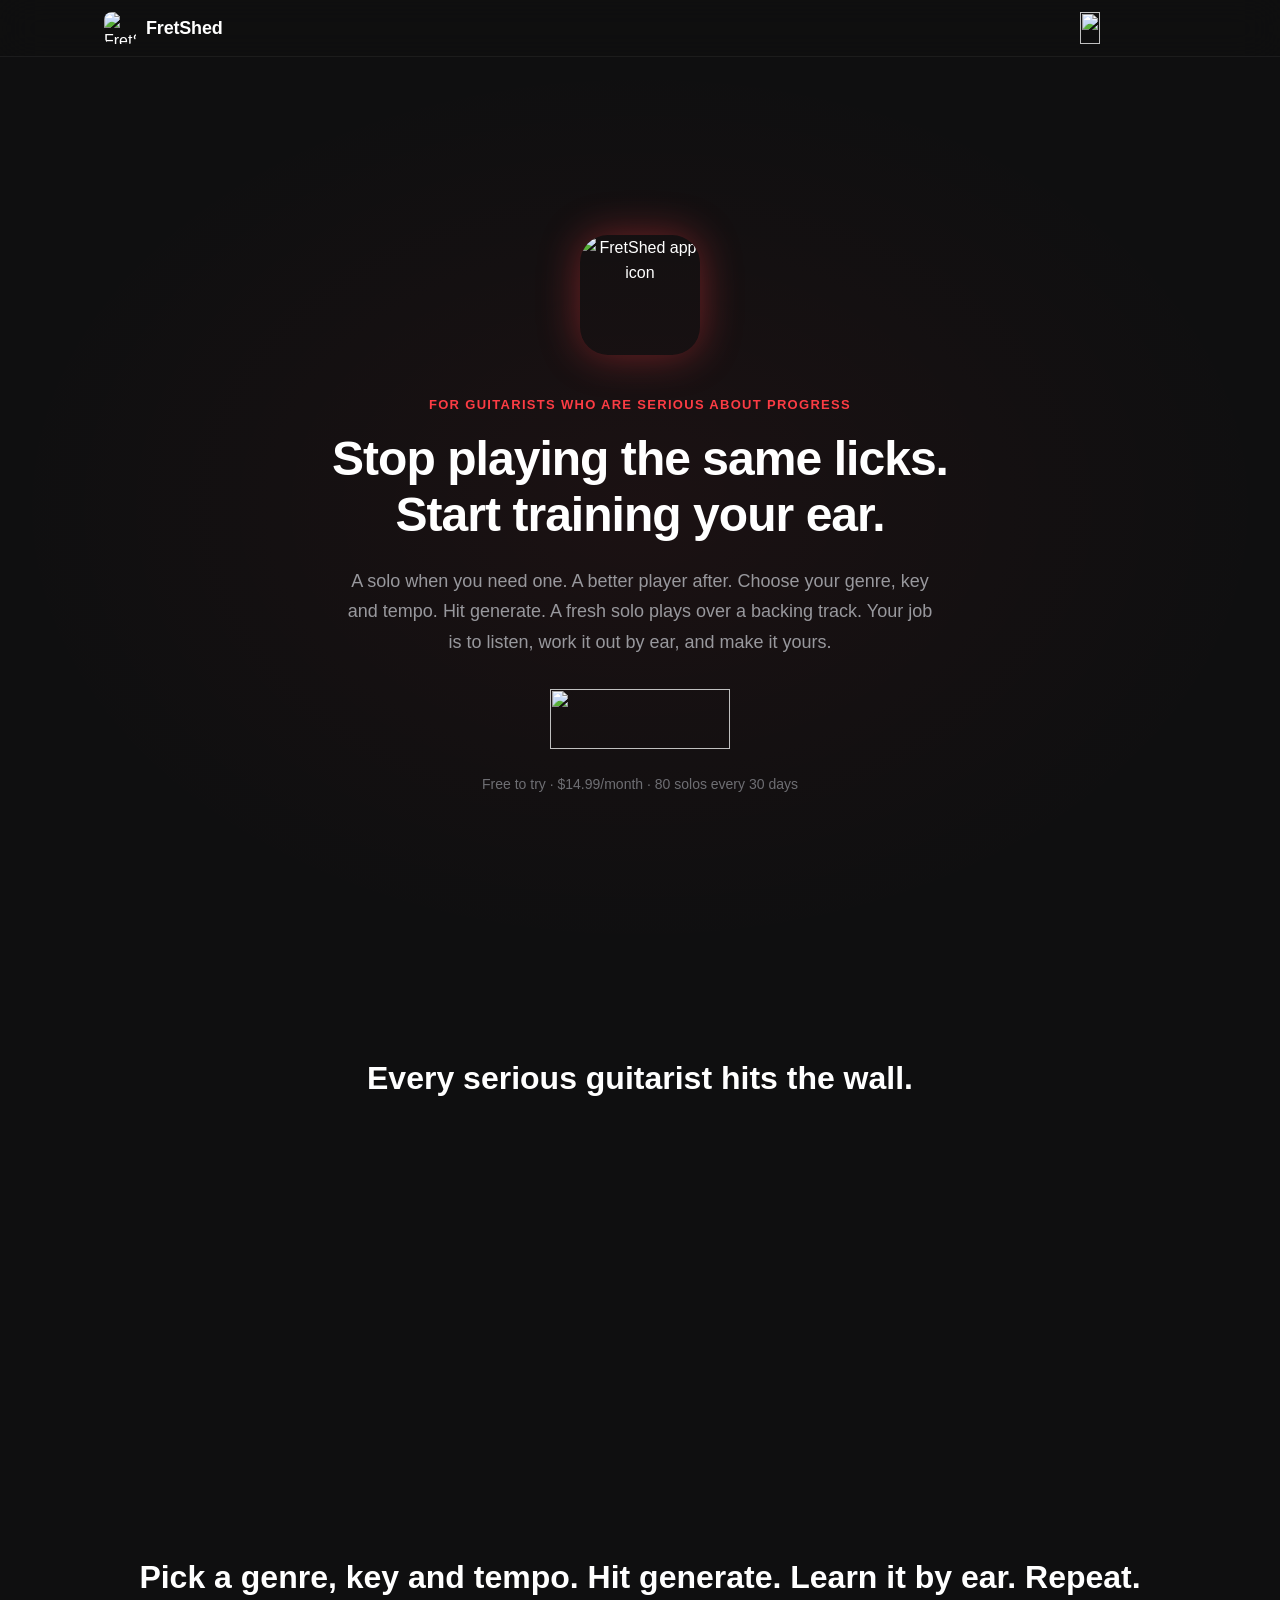
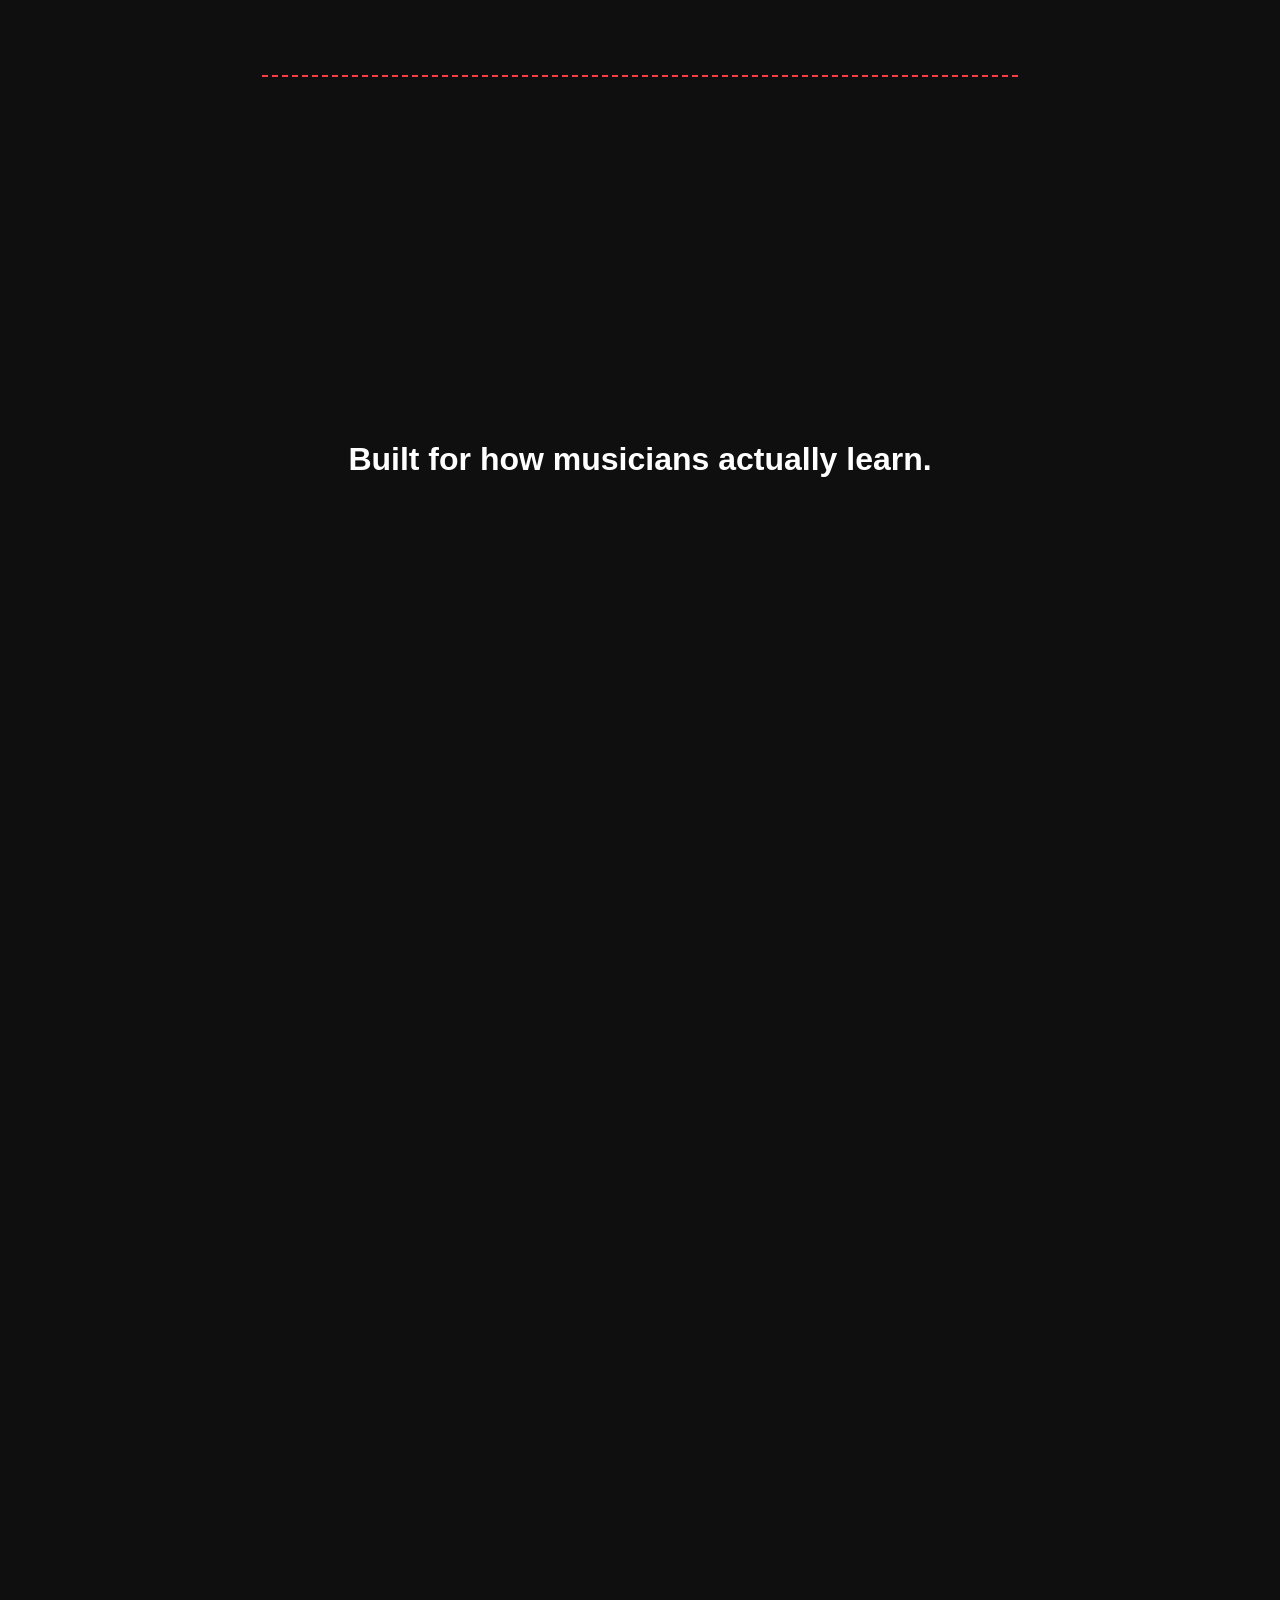
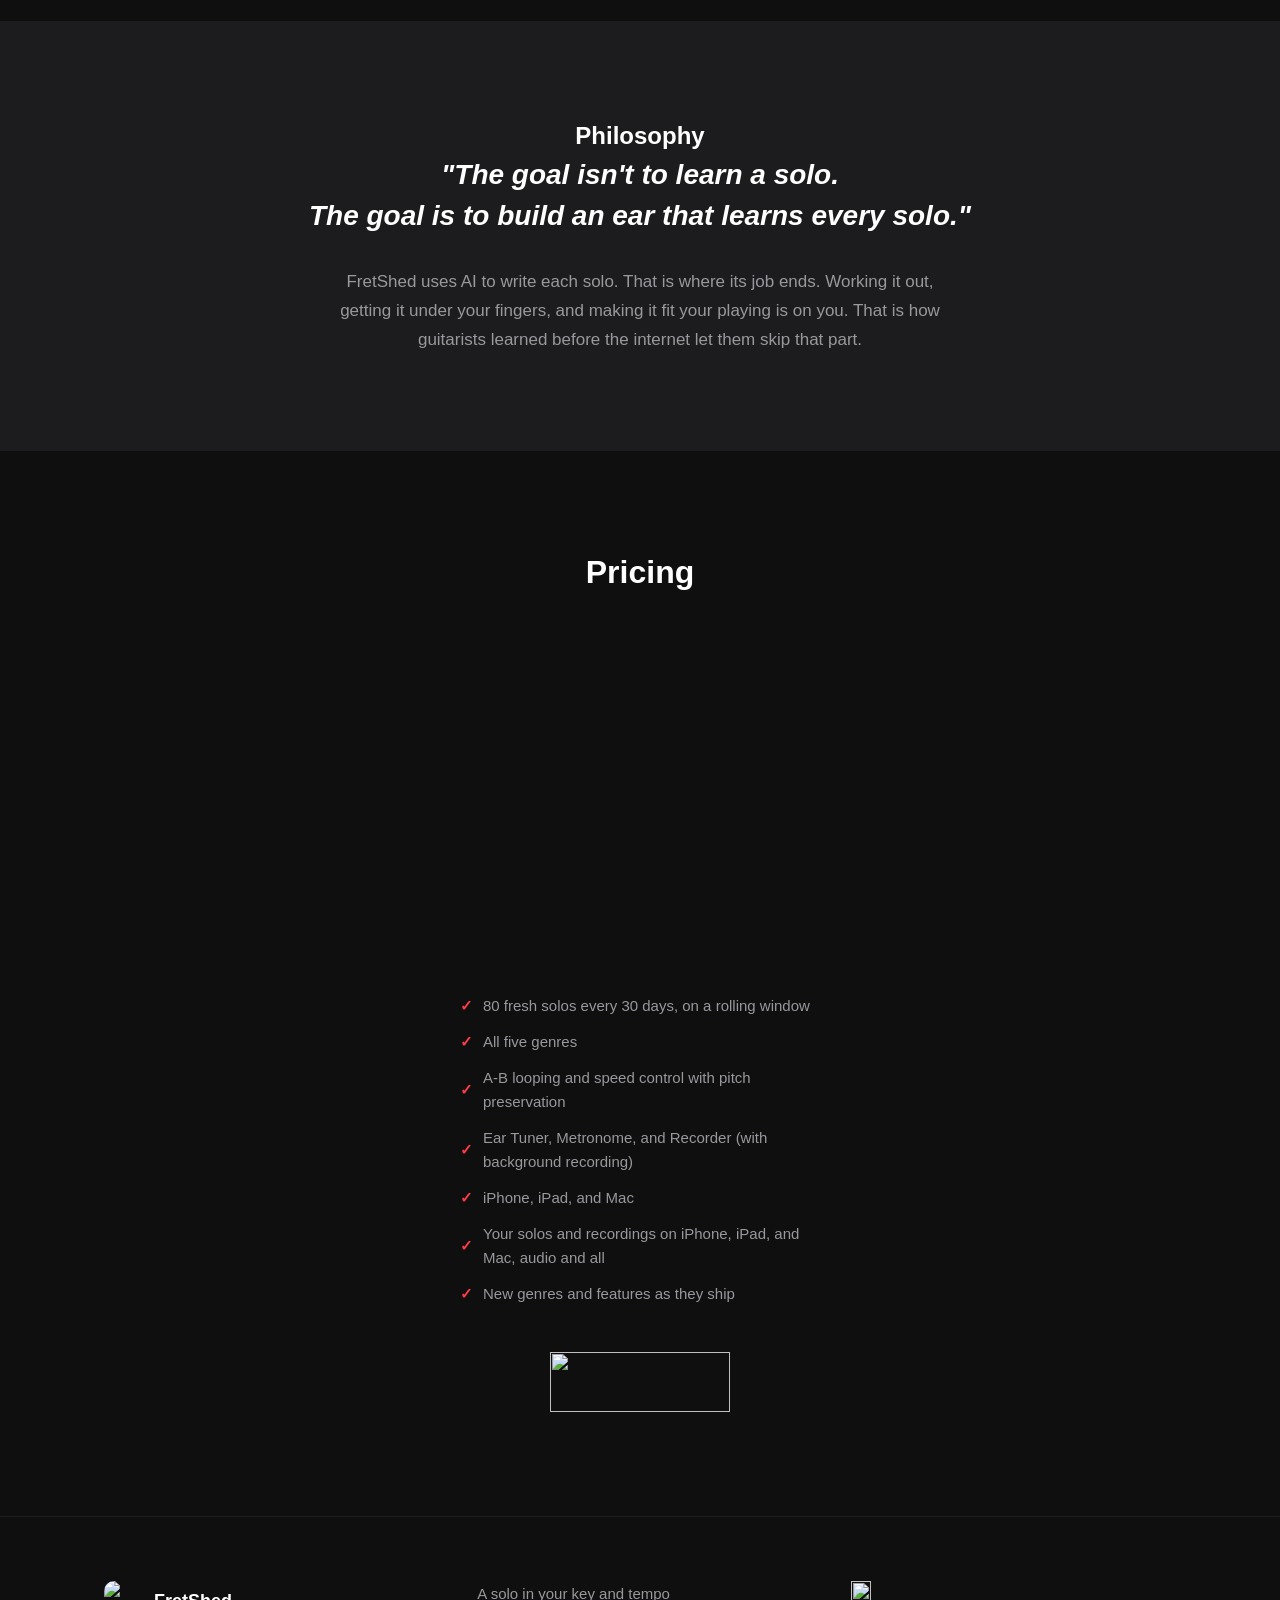
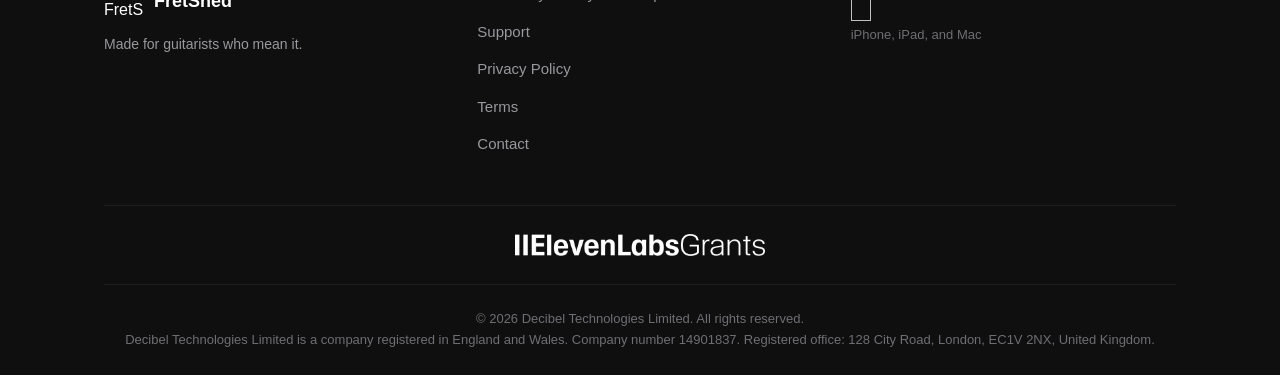
==== index.html @ 2ffa0531 "Add a page answering whether an app writes a guitar solo in your key and tempo First content page fr" ====
<!DOCTYPE html>
<html lang="en">
<head>
  <meta charset="UTF-8">
  <meta name="viewport" content="width=device-width, initial-scale=1.0">
  <title>FretShed – Guitar solos you work out by ear</title>
  <meta name="description" content="A solo when you need one. A better player after. Pick a genre, key and tempo, get a fresh guitar solo over a backing track, and work it out by ear. No tabs.">
  <link rel="canonical" href="https://fretshed.dcbl.app/">

  <!-- Open Graph -->
  <meta property="og:type" content="website">
  <meta property="og:site_name" content="FretShed">
  <meta property="og:url" content="https://fretshed.dcbl.app/">
  <meta property="og:title" content="FretShed – Guitar solos you work out by ear">
  <meta property="og:description" content="A solo when you need one. A better player after. Pick a genre, key and tempo, get a fresh guitar solo over a backing track, and work it out by ear. No tabs.">
  <meta property="og:image" content="https://fretshed.dcbl.app/assets/icon.png">

  <!-- Twitter Card -->
  <meta name="twitter:card" content="summary">
  <meta name="twitter:title" content="FretShed – Guitar solos you work out by ear">
  <meta name="twitter:description" content="A solo when you need one. A better player after. Pick a genre, key and tempo, get a fresh guitar solo over a backing track, and work it out by ear. No tabs.">
  <meta name="twitter:image" content="https://fretshed.dcbl.app/assets/icon.png">

  <!-- Structured Data -->
  <script type="application/ld+json">
  {
    "@context": "https://schema.org",
    "@type": "SoftwareApplication",
    "name": "FretShed",
    "applicationCategory": "MusicApplication",
    "operatingSystem": "iOS, macOS",
    "description": "A solo when you need one. A better player after. Pick a genre, key and tempo, get a fresh guitar solo over a backing track, and work it out by ear. No tabs.",
    "url": "https://fretshed.dcbl.app/",
    "downloadUrl": "https://apps.apple.com/us/app/fretshed/id6759403787",
    "screenshot": "https://fretshed.dcbl.app/assets/icon.png",
    "offers": [
      {
        "@type": "Offer",
        "name": "FretShed Pro Monthly",
        "price": "14.99",
        "priceCurrency": "USD",
        "description": "80 fresh solos every 30 days, all five genres, A-B looping, speed control with pitch preservation, Ear Tuner, Metronome, Recorder"
      },
      {
        "@type": "Offer",
        "name": "FretShed Pro Yearly",
        "price": "149.99",
        "priceCurrency": "USD",
        "description": "80 fresh solos every 30 days, all five genres, A-B looping, speed control with pitch preservation, Ear Tuner, Metronome, Recorder, billed annually"
      }
    ],
    "author": {
      "@type": "Organization",
      "name": "Decibel Technologies Limited",
      "email": "support@dcbl.app",
      "address": {
        "@type": "PostalAddress",
        "streetAddress": "128 City Road",
        "addressLocality": "London",
        "postalCode": "EC1V 2NX",
        "addressCountry": "GB"
      }
    },
    "featureList": [
      "Fresh guitar solos in five genres, in the key and tempo you choose",
      "A-B looping for focused practice",
      "Speed control with pitch preservation",
      "Ear Tuner with multiple tunings",
      "Metronome with adjustable tempo and time signature",
      "Recorder that keeps running in the background",
      "Lock Screen and Control Centre playback",
      "No tabs. Ear training by design",
      "iPhone, iPad, and Mac support",
      "Your solos, recordings, stars, and loop points on iPhone, iPad, and Mac"
    ]
  }
  </script>

  <link rel="icon" href="assets/icon.png" type="image/png">
  <link rel="stylesheet" href="assets/styles.css">
</head>
<body>

  <!-- Nav -->
  <nav class="site-nav" aria-label="Main navigation">
    <div class="container">
      <a href="./" class="nav-brand">
        <img src="assets/icon.png" alt="FretShed app icon" width="32" height="32">
        <span>FretShed</span>
      </a>
      <a href="https://apps.apple.com/us/app/fretshed/id6759403787" class="nav-badge" aria-label="Download FretShed on the App Store" rel="noopener noreferrer" target="_blank">
        <img src="assets/Download_on_App_Store/White_lockup/SVG/Download_on_the_App_Store_Badge_US-UK_RGB_wht_092917.svg" alt="" width="120" height="40">
      </a>
    </div>
  </nav>

  <main>

    <!-- Hero -->
    <section class="hero" aria-labelledby="hero-heading">
      <div class="hero-inner">
        <img src="assets/icon.png" alt="FretShed app icon" class="hero-icon" width="120" height="120">
        <p class="hero-eyebrow">For guitarists who are serious about progress</p>
        <h1 id="hero-heading">Stop playing the same licks.<br>Start training your ear.</h1>
        <p class="hero-sub">A solo when you need one. A better player after. Choose your genre, key and tempo. Hit generate. A fresh solo plays over a backing track. Your job is to listen, work it out by ear, and make it yours.</p>
        <a href="https://apps.apple.com/us/app/fretshed/id6759403787" class="hero-app-store-badge" aria-label="Download FretShed on the App Store" rel="noopener noreferrer" target="_blank">
          <img src="assets/Download_on_App_Store/White_lockup/SVG/Download_on_the_App_Store_Badge_US-UK_RGB_wht_092917.svg" alt="" width="180" height="60">
        </a>
        <p class="hero-pricing-note">Free to try · $14.99/month · 80 solos every 30 days</p>
      </div>
    </section>

    <!-- Problem -->
    <section class="problem" aria-labelledby="problem-heading">
      <div class="container">
        <h2 id="problem-heading" class="section-heading">Every serious guitarist hits the wall.</h2>
        <div class="problem-grid">
          <div class="problem-card fade-in">
            <h3>You keep playing what you know</h3>
            <p>The licks that got you here won't take you further. Your fingers default to the same patterns because you've never had to hear anything different.</p>
          </div>
          <div class="problem-card fade-in">
            <h3>Tabs keep you reading, not listening</h3>
            <p>Tab-based learning trains your eyes, not your ears. Real musical vocabulary lives in your ear. That's where it has to start.</p>
          </div>
          <div class="problem-card fade-in">
            <h3>The gig is Friday</h3>
            <p>The song needs a solo. You don't have one yet. Set the genre, key and tempo, and you have a solo to work from tonight.</p>
          </div>
        </div>
      </div>
    </section>

    <!-- How It Works -->
    <section class="how-it-works" aria-labelledby="how-heading">
      <div class="container">
        <h2 id="how-heading" class="section-heading">Pick a genre, key and tempo. Hit generate. Learn it by ear. Repeat.</h2>
        <div class="steps">
          <div class="step fade-in">
            <div class="step-number" aria-hidden="true">1</div>
            <div class="step-text">
              <h3>Choose your genre, key and tempo</h3>
              <p>Rock, blues, jazz, metal, or funk. Any major or minor key, from 60 to 120 bpm.</p>
            </div>
          </div>
          <div class="step fade-in">
            <div class="step-number" aria-hidden="true">2</div>
            <div class="step-text">
              <h3>Generate a fresh solo</h3>
              <p>A fresh solo plays over a backing track. You will not hear the same thing twice.</p>
            </div>
          </div>
          <div class="step fade-in">
            <div class="step-number" aria-hidden="true">3</div>
            <div class="step-text">
              <h3>Isolate the hard parts</h3>
              <p>Loop the phrase that's giving you trouble. Slow it down without changing the pitch.</p>
            </div>
          </div>
          <div class="step fade-in">
            <div class="step-number" aria-hidden="true">4</div>
            <div class="step-text">
              <h3>Internalize it by ear</h3>
              <p>No tabs, no shortcuts. Your ear and your hands do the work.</p>
            </div>
          </div>
        </div>
      </div>
    </section>

    <!-- Features -->
    <section class="features" aria-labelledby="features-heading">
      <div class="container">
        <h2 id="features-heading" class="section-heading">Built for how musicians actually learn.</h2>
        <div class="features-grid">
          <div class="feature-card fade-in">
            <img src="assets/symbols/web/guitars.svg" alt="" aria-hidden="true" class="card-icon" width="28" height="28">
            <h3>Five genres. Every solo fresh.</h3>
            <p>Rock, blues, jazz, metal, and funk, in the key and tempo you pick. You will not hear the same thing twice. Your ear needs unfamiliar material to grow.</p>
          </div>
          <div class="feature-card fade-in">
            <img src="assets/symbols/web/repeat.svg" alt="" aria-hidden="true" class="card-icon" width="28" height="28">
            <h3>A-B looping</h3>
            <p>Lock onto a phrase that's giving you trouble and loop it until you own it.</p>
          </div>
          <div class="feature-card fade-in">
            <img src="assets/symbols/web/gauge.svg" alt="" aria-hidden="true" class="card-icon" width="28" height="28">
            <h3>Speed control</h3>
            <p>Drop the speed to as low as 50% and the pitch stays where it is. Work a phrase slowly until your hands know it, then push it up to tempo.</p>
          </div>
          <div class="feature-card fade-in">
            <img src="assets/symbols/web/tuningfork.svg" alt="" aria-hidden="true" class="card-icon" width="28" height="28">
            <h3>Ear Tuner</h3>
            <p>Tune by listening, not by watching a needle. Standard, E♭ standard, drop D, drop D♭, and DADGAD. The visual crutch is gone on purpose.</p>
          </div>
          <div class="feature-card fade-in">
            <img src="assets/symbols/web/metronome.svg" alt="" aria-hidden="true" class="card-icon" width="28" height="28">
            <h3>Metronome</h3>
            <p>Adjustable tempo and time signature. The basics, done well.</p>
          </div>
          <div class="feature-card fade-in">
            <img src="assets/symbols/web/mic.svg" alt="" aria-hidden="true" class="card-icon" width="28" height="28">
            <h3>Recorder that doesn't quit</h3>
            <p>Capture what you played. Switch tabs, lock the screen, take a call. The recording keeps going. Stop it from the Lock Screen when you're done.</p>
          </div>
          <div class="feature-card fade-in">
            <img src="assets/symbols/web/eye.slash.svg" alt="" aria-hidden="true" class="card-icon" width="28" height="28">
            <h3>No tabs. Ever.</h3>
            <p>If you can see it, you're reading it, not hearing it. Work it out by ear and it stays in your hands.</p>
          </div>
          <div class="feature-card fade-in">
            <img src="assets/symbols/web/square.and.arrow.down.svg" alt="" aria-hidden="true" class="card-icon" width="28" height="28">
            <h3>iPhone, iPad, and Mac</h3>
            <p>Practice on your phone, your tablet, or your Mac. One subscription covers all three.</p>
          </div>
          <div class="feature-card fade-in">
            <img src="assets/symbols/web/cloud.svg" alt="" aria-hidden="true" class="card-icon" width="28" height="28">
            <h3>Your library follows you</h3>
            <p>Every solo you generate and every take you record is on your iPhone, iPad, and Mac. Audio and all. Start it on your Mac, work it on your phone. Stars, names, and loop points come with it.</p>
          </div>
          <div class="feature-card fade-in">
            <img src="assets/symbols/web/infinity.svg" alt="" aria-hidden="true" class="card-icon" width="28" height="28">
            <h3>80 fresh solos every 30 days</h3>
            <p>A rolling window, not a hard reset. Each generation ages out 30 days after you made it.</p>
          </div>
        </div>
      </div>
    </section>

    <!-- Philosophy -->
    <section class="philosophy" aria-labelledby="philosophy-heading">
      <div class="container">
        <div class="philosophy-inner">
          <h2 id="philosophy-heading" class="sr-only">Philosophy</h2>
          <blockquote>
            "The goal isn't to learn a solo.<br>
            The goal is to build an ear that learns every solo."
          </blockquote>
          <p class="body-text">FretShed uses AI to write each solo. That is where its job ends. Working it out, getting it under your fingers, and making it fit your playing is on you. That is how guitarists learned before the internet let them skip that part.</p>
        </div>
      </div>
    </section>

    <!-- Pricing -->
    <section class="pricing" aria-labelledby="pricing-heading">
      <div class="container">
        <h2 id="pricing-heading" class="section-heading">Pricing</h2>
        <div class="pricing-tiers">
          <div class="pricing-card fade-in">
            <p class="pricing-name">Monthly</p>
            <p class="pricing-amount">$14.99</p>
            <p class="pricing-period">per month</p>
            <p class="pricing-billing">Billed monthly</p>
          </div>
          <div class="pricing-card pricing-card--highlighted fade-in">
            <span class="pricing-save-badge">Save 17%</span>
            <p class="pricing-name">Yearly</p>
            <p class="pricing-amount">$12.50</p>
            <p class="pricing-period">per month</p>
            <p class="pricing-billing">Billed $149.99 / year</p>
          </div>
        </div>
        <ul class="pricing-checklist pricing-checklist--shared">
          <li>80 fresh solos every 30 days, on a rolling window</li>
          <li>All five genres</li>
          <li>A-B looping and speed control with pitch preservation</li>
          <li>Ear Tuner, Metronome, and Recorder (with background recording)</li>
          <li>iPhone, iPad, and Mac</li>
          <li>Your solos and recordings on iPhone, iPad, and Mac, audio and all</li>
          <li>New genres and features as they ship</li>
        </ul>
        <div class="pricing-cta">
          <a href="https://apps.apple.com/us/app/fretshed/id6759403787" class="pricing-app-store-badge" aria-label="Download FretShed on the App Store" rel="noopener noreferrer" target="_blank">
            <img src="assets/Download_on_App_Store/White_lockup/SVG/Download_on_the_App_Store_Badge_US-UK_RGB_wht_092917.svg" alt="" width="180" height="60">
          </a>
        </div>
      </div>
    </section>

  </main>

  <!-- Footer -->
  <footer class="site-footer">
    <div class="container">
      <div class="footer-grid">
        <div>
          <div class="footer-brand">
            <img src="assets/icon.png" alt="FretShed app icon" width="40" height="40">
            <span>FretShed</span>
          </div>
          <p class="footer-tagline">Made for guitarists who mean it.</p>
        </div>
        <div>
          <ul class="footer-links">
            <li><a href="guitar-solo-in-your-key-and-tempo.html">A solo in your key and tempo</a></li>
            <li><a href="support.html">Support</a></li>
            <li><a href="privacy.html">Privacy Policy</a></li>
            <li><a href="terms.html">Terms</a></li>
            <li><a href="mailto:support@dcbl.app">Contact</a></li>
          </ul>
        </div>
        <div class="footer-download">
          <a href="https://apps.apple.com/us/app/fretshed/id6759403787" aria-label="Download FretShed on the App Store" rel="noopener noreferrer" target="_blank">
            <img src="assets/Download_on_App_Store/White_lockup/SVG/Download_on_the_App_Store_Badge_US-UK_RGB_wht_092917.svg" alt="" width="120" height="40">
          </a>
          <p class="platform-note">iPhone, iPad, and Mac</p>
        </div>
      </div>
      <div class="footer-partner">
        <a href="https://elevenlabs.io/startup-grants" aria-label="Supported by ElevenLabs Grants" rel="noopener noreferrer" target="_blank">
          <img src="assets/elevenlabs-grants.webp" alt="" width="250" height="22">
        </a>
      </div>
      <div class="footer-bottom">
        <p>&copy; 2026 Decibel Technologies Limited. All rights reserved.</p>
        <p>Decibel Technologies Limited is a company registered in England and Wales. Company number 14901837. Registered office: 128 City Road, London, EC1V 2NX, United Kingdom.</p>
      </div>
    </div>
  </footer>

  <script src="assets/app.js"></script>
</body>
</html>
---- assets/styles.css ----
/* ============================================
   FretShed – Landing Page Styles
   ============================================ */

/* --- Custom Properties --- */
:root {
  --color-bg-primary: #0F0F10;
  --color-bg-elevated: #1C1C1E;
  --color-bg-secondary: #2C2C2E;
  --color-text-primary: #FFFFFF;
  --color-text-secondary: #98989D;
  --color-text-tertiary: #6E6E73;
  --color-accent-primary: #FC3C44;
  --color-accent-secondary: #FA586A;
  --color-accent-pressed: #D60017;
  --color-accent-light: #FF758F;
  --gradient-primary: linear-gradient(135deg, #FC3C44 0%, #FA586A 50%, #FF758F 100%);
  --radius-sm: 8px;
  --radius-card: 20px;
  --radius-pill: 999px;
  --shadow-card: 0 5px 10px rgba(0, 0, 0, 0.2);
  --shadow-accent: 0 6px 12px rgba(252, 60, 68, 0.3);
  --font-stack: -apple-system, BlinkMacSystemFont, "SF Pro Display", "SF Pro Text", sans-serif;
}

/* --- Reset & Base --- */
*,
*::before,
*::after {
  margin: 0;
  padding: 0;
  box-sizing: border-box;
}

html {
  scroll-behavior: smooth;
}

body {
  font-family: var(--font-stack);
  font-weight: 400;
  background: var(--color-bg-primary);
  color: var(--color-text-primary);
  line-height: 1.6;
  -webkit-font-smoothing: antialiased;
  -moz-osx-font-smoothing: grayscale;
}

img {
  display: block;
  max-width: 100%;
}

a {
  color: inherit;
  text-decoration: none;
}

/* --- Focus Styles --- */
a:focus-visible,
button:focus-visible {
  outline: 2px solid var(--color-accent-primary);
  outline-offset: 2px;
}

/* --- Utility --- */
.container {
  width: 100%;
  max-width: 1120px;
  margin: 0 auto;
  padding: 0 24px;
}

.section-heading {
  font-size: 2rem;
  font-weight: 700;
  text-align: center;
  margin-bottom: 48px;
}

/* --- Nav --- */
.site-nav {
  position: sticky;
  top: 0;
  z-index: 100;
  backdrop-filter: blur(20px);
  -webkit-backdrop-filter: blur(20px);
  background: rgba(15, 15, 16, 0.8);
  border-bottom: 1px solid rgba(255, 255, 255, 0.06);
}

.site-nav .container {
  display: flex;
  align-items: center;
  justify-content: space-between;
  height: 56px;
}

.nav-brand {
  display: flex;
  align-items: center;
  gap: 10px;
}

.nav-brand img {
  width: 32px;
  height: 32px;
  border-radius: 8px;
}

.nav-brand span {
  font-size: 1.125rem;
  font-weight: 700;
  letter-spacing: -0.01em;
}

.nav-badge img {
  height: 32px;
  width: auto;
}

/* --- Hero --- */
.hero {
  min-height: 100vh;
  display: flex;
  align-items: center;
  justify-content: center;
  text-align: center;
  padding: 96px 24px 80px;
  background: radial-gradient(ellipse at center, rgba(252, 60, 68, 0.05) 0%, transparent 70%);
}

.hero-inner {
  max-width: 700px;
}

.hero-icon {
  width: 120px;
  height: 120px;
  border-radius: 28px;
  box-shadow: 0 0 40px rgba(252, 60, 68, 0.4);
  margin: 0 auto 40px;
}

.hero-eyebrow {
  font-size: 0.8125rem;
  font-weight: 600;
  text-transform: uppercase;
  letter-spacing: 0.1em;
  color: var(--color-accent-primary);
  margin-bottom: 16px;
}

.hero h1 {
  font-size: 3rem;
  font-weight: 700;
  line-height: 1.15;
  letter-spacing: -0.02em;
  margin-bottom: 24px;
}

.hero-sub {
  max-width: 600px;
  margin: 0 auto 32px;
  font-size: 1.125rem;
  line-height: 1.7;
  color: var(--color-text-secondary);
}

.hero-app-store-badge {
  display: inline-block;
}

.hero-pricing-note {
  margin-top: 16px;
  font-size: 0.875rem;
  color: var(--color-text-tertiary);
}

/* --- Problem --- */
.problem {
  padding: 96px 0;
}

.problem-grid {
  display: grid;
  grid-template-columns: repeat(3, 1fr);
  gap: 24px;
}

.problem-card {
  background: var(--color-bg-elevated);
  border-radius: var(--radius-card);
  padding: 32px 24px;
  box-shadow: var(--shadow-card);
}

.problem-card h3 {
  font-size: 1.125rem;
  font-weight: 600;
  margin-bottom: 12px;
}

.problem-card p {
  font-size: 0.9375rem;
  color: var(--color-text-secondary);
  line-height: 1.65;
}

/* --- How It Works --- */
.how-it-works {
  padding: 96px 0;
}

.steps {
  display: flex;
  align-items: flex-start;
  gap: 0;
  position: relative;
  margin-top: 8px;
}

.step {
  flex: 1;
  text-align: center;
  padding: 0 16px;
  position: relative;
}

.step-number {
  width: 48px;
  height: 48px;
  border-radius: 50%;
  background: var(--gradient-primary);
  color: #fff;
  font-size: 1.25rem;
  font-weight: 700;
  display: inline-flex;
  align-items: center;
  justify-content: center;
  margin-bottom: 16px;
  position: relative;
  z-index: 2;
}

.step h3 {
  font-size: 1rem;
  font-weight: 600;
  margin-bottom: 8px;
}

.step p {
  font-size: 0.875rem;
  color: var(--color-text-secondary);
  line-height: 1.6;
}

/* Dashed connector line */
.steps::before {
  content: "";
  position: absolute;
  top: 24px;
  left: calc(12.5% + 24px);
  right: calc(12.5% + 24px);
  height: 2px;
  border-top: 2px dashed var(--color-accent-primary);
  z-index: 1;
}

/* --- Features --- */
.features {
  padding: 96px 0;
}

.features-grid {
  display: grid;
  grid-template-columns: repeat(2, 1fr);
  gap: 24px;
}

.feature-card {
  background: var(--color-bg-elevated);
  border-radius: var(--radius-card);
  padding: 24px;
  border-left: 3px solid var(--color-accent-primary);
  box-shadow: var(--shadow-card);
}

.feature-card .card-icon {
  width: 28px;
  height: 28px;
  margin-bottom: 12px;
  filter: invert(35%) sepia(85%) saturate(600%) hue-rotate(320deg) brightness(105%);
}

.feature-card h3 {
  font-size: 1rem;
  font-weight: 600;
  margin-bottom: 8px;
}

.feature-card p {
  font-size: 0.9375rem;
  color: var(--color-text-secondary);
  line-height: 1.6;
}

/* --- Philosophy --- */
.philosophy {
  padding: 96px 0;
  background: var(--color-bg-elevated);
  text-align: center;
}

.philosophy-inner {
  max-width: 700px;
  margin: 0 auto;
}

.philosophy blockquote {
  font-size: 1.75rem;
  font-weight: 600;
  font-style: italic;
  line-height: 1.45;
  margin-bottom: 32px;
  color: var(--color-text-primary);
}

.philosophy .body-text {
  font-size: 1.0625rem;
  color: var(--color-text-secondary);
  line-height: 1.7;
  max-width: 620px;
  margin: 0 auto;
}

/* --- Pricing --- */
.pricing {
  padding: 96px 0;
}

.pricing-tiers {
  display: flex;
  justify-content: center;
  gap: 24px;
  margin-bottom: 48px;
}

.pricing-card {
  flex: 1;
  max-width: 320px;
  background: var(--color-bg-elevated);
  border: 1px solid var(--color-bg-secondary);
  border-radius: var(--radius-card);
  padding: 40px 32px;
  text-align: center;
  box-shadow: var(--shadow-card);
  position: relative;
}

.pricing-card--highlighted {
  border-color: var(--color-accent-primary);
  box-shadow: var(--shadow-card), var(--shadow-accent);
}

.pricing-save-badge {
  display: inline-block;
  padding: 4px 14px;
  background: var(--gradient-primary);
  color: var(--color-text-primary);
  font-size: 0.75rem;
  font-weight: 700;
  border-radius: var(--radius-pill);
  margin-bottom: 12px;
}

.pricing-card .pricing-name {
  font-size: 1.375rem;
  font-weight: 700;
  margin-bottom: 16px;
}

.pricing-card .pricing-amount {
  font-size: 2.5rem;
  font-weight: 700;
  margin-bottom: 4px;
}

.pricing-card .pricing-period {
  font-size: 0.9375rem;
  color: var(--color-text-tertiary);
  margin-bottom: 8px;
}

.pricing-card .pricing-billing {
  font-size: 0.8125rem;
  color: var(--color-text-tertiary);
}

.pricing-checklist {
  list-style: none;
  text-align: left;
  margin-bottom: 32px;
}

.pricing-checklist--shared {
  max-width: 360px;
  margin: 0 auto 40px;
}

.pricing-checklist li {
  padding: 6px 0;
  font-size: 0.9375rem;
  color: var(--color-text-secondary);
  display: flex;
  align-items: center;
  gap: 10px;
}

.pricing-checklist li::before {
  content: "\2713";
  color: var(--color-accent-primary);
  font-weight: 700;
  flex-shrink: 0;
}

.pricing-cta {
  text-align: center;
}

.pricing-app-store-badge {
  display: inline-block;
}

.pricing-note {
  margin-top: 16px;
  font-size: 0.875rem;
  color: var(--color-text-tertiary);
}

/* --- Footer --- */
.site-footer {
  padding: 64px 0 0;
  border-top: 1px solid rgba(255, 255, 255, 0.06);
}

.footer-grid {
  display: grid;
  grid-template-columns: 1fr 1fr 1fr;
  gap: 48px;
  padding-bottom: 48px;
}

.footer-brand {
  display: flex;
  align-items: center;
  gap: 10px;
  margin-bottom: 12px;
}

.footer-brand img {
  width: 40px;
  height: 40px;
  border-radius: 10px;
}

.footer-brand span {
  font-size: 1.125rem;
  font-weight: 700;
}

.footer-tagline {
  font-size: 0.875rem;
  color: var(--color-text-secondary);
}

.footer-links {
  list-style: none;
  display: flex;
  flex-direction: column;
  gap: 12px;
}

.footer-links a {
  font-size: 0.9375rem;
  color: var(--color-text-secondary);
  transition: color 0.15s;
}

.footer-links a:hover {
  color: var(--color-text-primary);
}

.footer-download {
  display: flex;
  flex-direction: column;
  align-items: flex-start;
  gap: 4px;
}

.footer-download img {
  height: 40px;
  width: auto;
}

.footer-download .platform-note {
  font-size: 0.8125rem;
  color: var(--color-text-tertiary);
}

.footer-partner {
  border-top: 1px solid rgba(255, 255, 255, 0.06);
  padding: 28px 0;
  display: flex;
  justify-content: center;
}

.footer-partner img {
  width: 250px;
  height: auto;
}

.footer-bottom {
  border-top: 1px solid rgba(255, 255, 255, 0.06);
  padding: 24px 0;
  text-align: center;
  font-size: 0.8125rem;
  color: var(--color-text-tertiary);
}

/* --- Animations --- */
@media (prefers-reduced-motion: no-preference) {
  .fade-in {
    opacity: 0;
    transform: translateY(20px);
    transition: opacity 0.6s ease, transform 0.6s ease;
  }

  .fade-in.visible {
    opacity: 1;
    transform: translateY(0);
  }
}

@media (prefers-reduced-motion: reduce) {
  .fade-in {
    opacity: 1;
    transform: none;
  }
}

/* --- Nav Links --- */
.nav-links {
  display: flex;
  align-items: center;
  gap: 20px;
  margin-left: auto;
  margin-right: 24px;
}

.nav-links a {
  font-size: 0.8125rem;
  font-weight: 500;
  color: var(--color-text-tertiary);
  transition: color 0.15s;
}

.nav-links a:hover {
  color: var(--color-text-primary);
}

.nav-links a.active {
  color: var(--color-text-secondary);
}

/* --- Page Header (legal/support pages) --- */
.page-header {
  text-align: center;
  padding: 80px 24px 48px;
  background: radial-gradient(ellipse at center, rgba(252, 60, 68, 0.03) 0%, transparent 70%);
}

.page-header h1 {
  font-size: 2.25rem;
  font-weight: 700;
  letter-spacing: -0.02em;
  margin-bottom: 8px;
}

.page-header p {
  font-size: 0.9375rem;
  color: var(--color-text-secondary);
}

/* --- Legal Content --- */
.legal-content {
  max-width: 720px;
  margin: 0 auto;
  padding: 0 24px 80px;
  line-height: 1.7;
}

.legal-content h2[id] {
  scroll-margin-top: 80px;
}

.legal-content h2 {
  font-size: 1.125rem;
  font-weight: 600;
  color: var(--color-accent-primary);
  margin-top: 40px;
  margin-bottom: 10px;
  padding-bottom: 6px;
  border-bottom: 1px solid var(--color-bg-secondary);
}

.legal-content p {
  margin-bottom: 14px;
  font-size: 1rem;
  color: var(--color-text-primary);
}

.legal-content .text-secondary {
  color: var(--color-text-secondary);
}

.legal-content ul {
  margin: 10px 0 14px 20px;
}

.legal-content ul li {
  margin-bottom: 6px;
  color: var(--color-text-primary);
}

.legal-content ol {
  margin: 10px 0 14px 24px;
}

.legal-content ol li {
  margin-bottom: 10px;
  color: var(--color-text-primary);
}

.legal-content a {
  color: var(--color-accent-primary);
}

.legal-content a:hover {
  text-decoration: underline;
}

/* FAQ items (support page) */
.faq-item h3 {
  font-size: 1rem;
  font-weight: 600;
  color: var(--color-text-primary);
  margin-top: 24px;
  margin-bottom: 8px;
}

/* Contact box */
.contact-box {
  background: var(--color-bg-elevated);
  border-radius: 12px;
  padding: 24px;
  margin-top: 16px;
}

.contact-box p {
  margin-bottom: 8px;
}

/* Helpful links */
.helpful-links {
  margin-top: 12px;
}

.helpful-links p {
  margin-bottom: 4px;
}

/* --- Responsive --- */
@media (max-width: 768px) {
  .section-heading {
    font-size: 1.5rem;
    margin-bottom: 32px;
  }

  /* Nav */
  .nav-links {
    display: none;
  }

  .nav-badge img {
    height: 28px;
  }

  /* Page header */
  .page-header {
    padding: 64px 24px 32px;
  }

  .page-header h1 {
    font-size: 1.75rem;
  }

  /* Hero */
  .hero {
    min-height: auto;
    padding: 80px 24px 64px;
  }

  .hero-icon {
    width: 80px;
    height: 80px;
    border-radius: 20px;
    margin-bottom: 32px;
  }

  .hero h1 {
    font-size: 2rem;
  }

  .hero-sub {
    font-size: 1rem;
  }

  /* Problem */
  .problem {
    padding: 64px 0;
  }

  .problem-grid {
    grid-template-columns: 1fr;
  }

  /* How It Works */
  .how-it-works {
    padding: 64px 0;
  }

  .steps {
    flex-direction: column;
    gap: 32px;
  }

  .steps::before {
    display: none;
  }

  .step {
    text-align: left;
    display: flex;
    gap: 16px;
    padding: 0;
  }

  .step-number {
    flex-shrink: 0;
    margin-bottom: 0;
  }

  .step-text {
    text-align: left;
  }

  /* Features */
  .features {
    padding: 64px 0;
  }

  .features-grid {
    grid-template-columns: 1fr;
  }

  /* Philosophy */
  .philosophy {
    padding: 64px 0;
  }

  .philosophy blockquote {
    font-size: 1.375rem;
  }

  /* Pricing */
  .pricing {
    padding: 64px 0;
  }

  .pricing-tiers {
    flex-direction: column;
    align-items: center;
  }

  .pricing-card {
    max-width: 100%;
    width: 100%;
    padding: 32px 24px;
  }

  /* Footer */
  .footer-grid {
    grid-template-columns: 1fr;
    gap: 32px;
  }
}
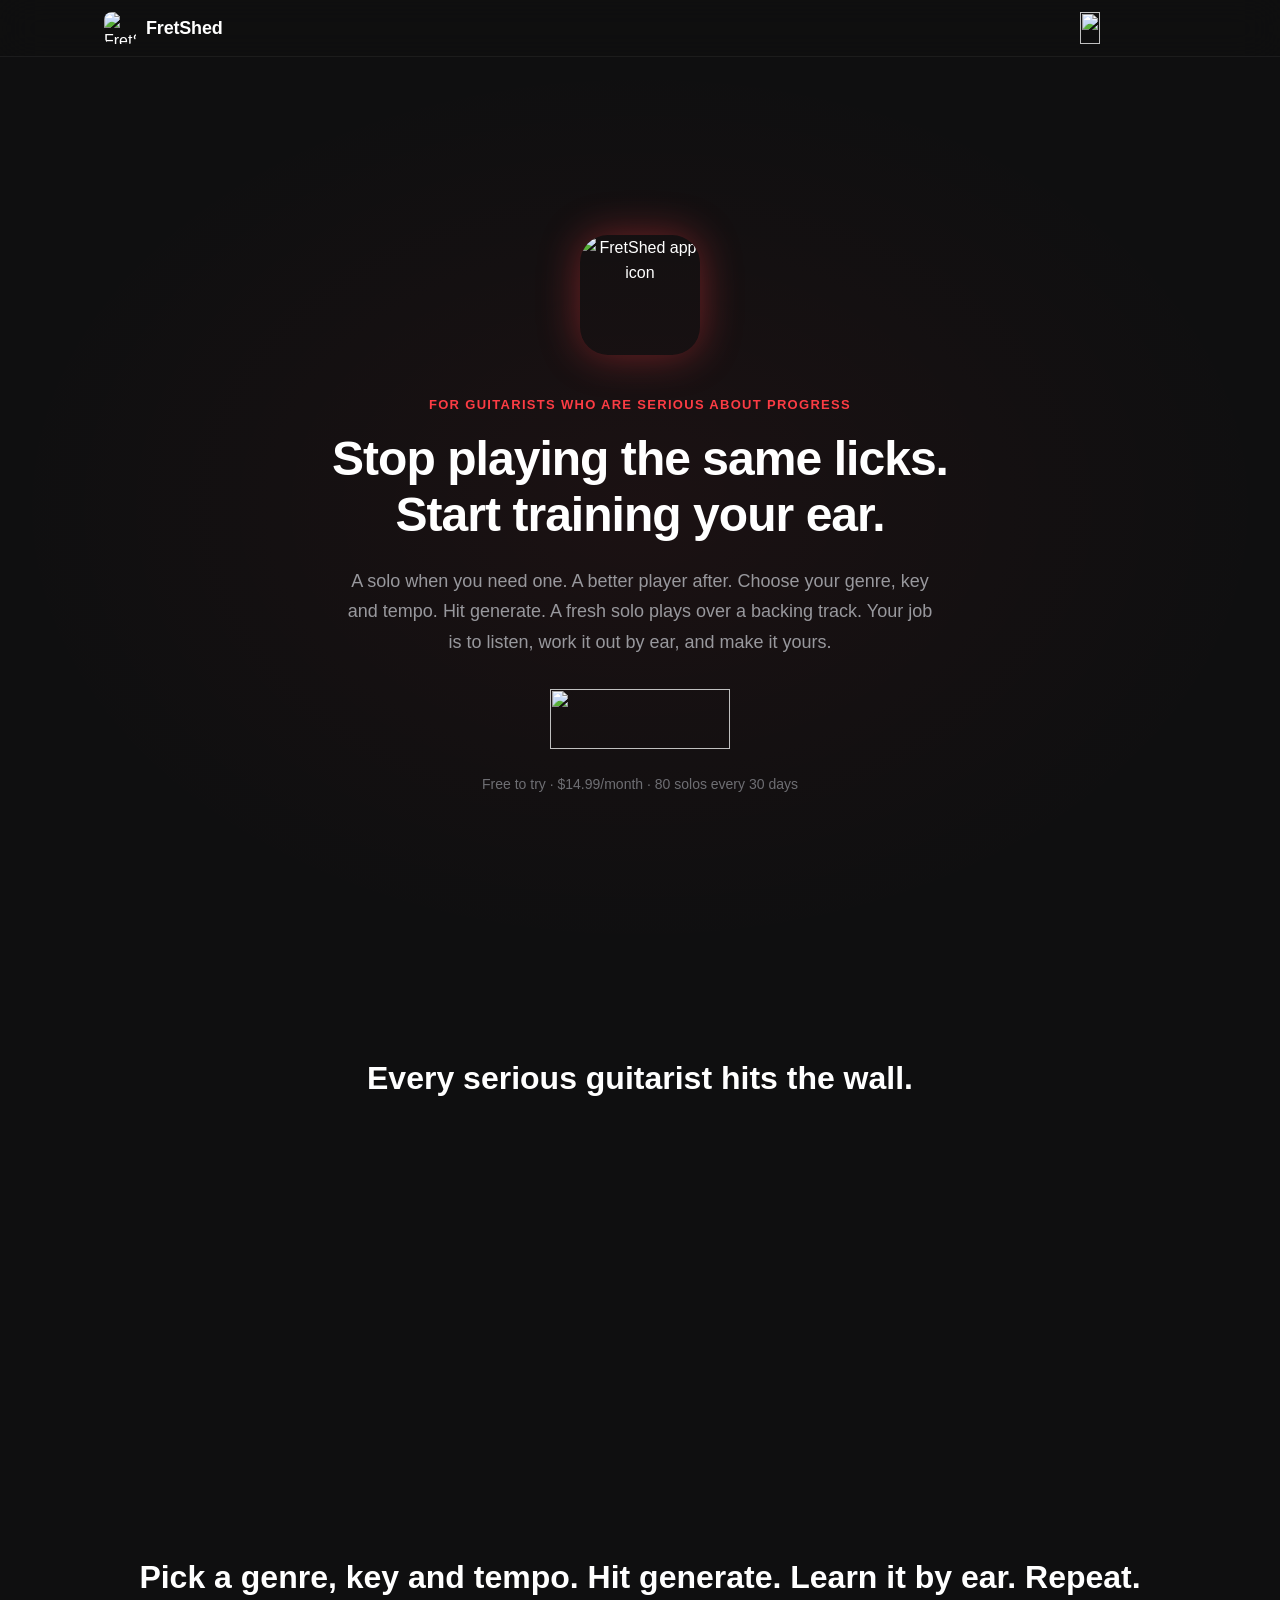
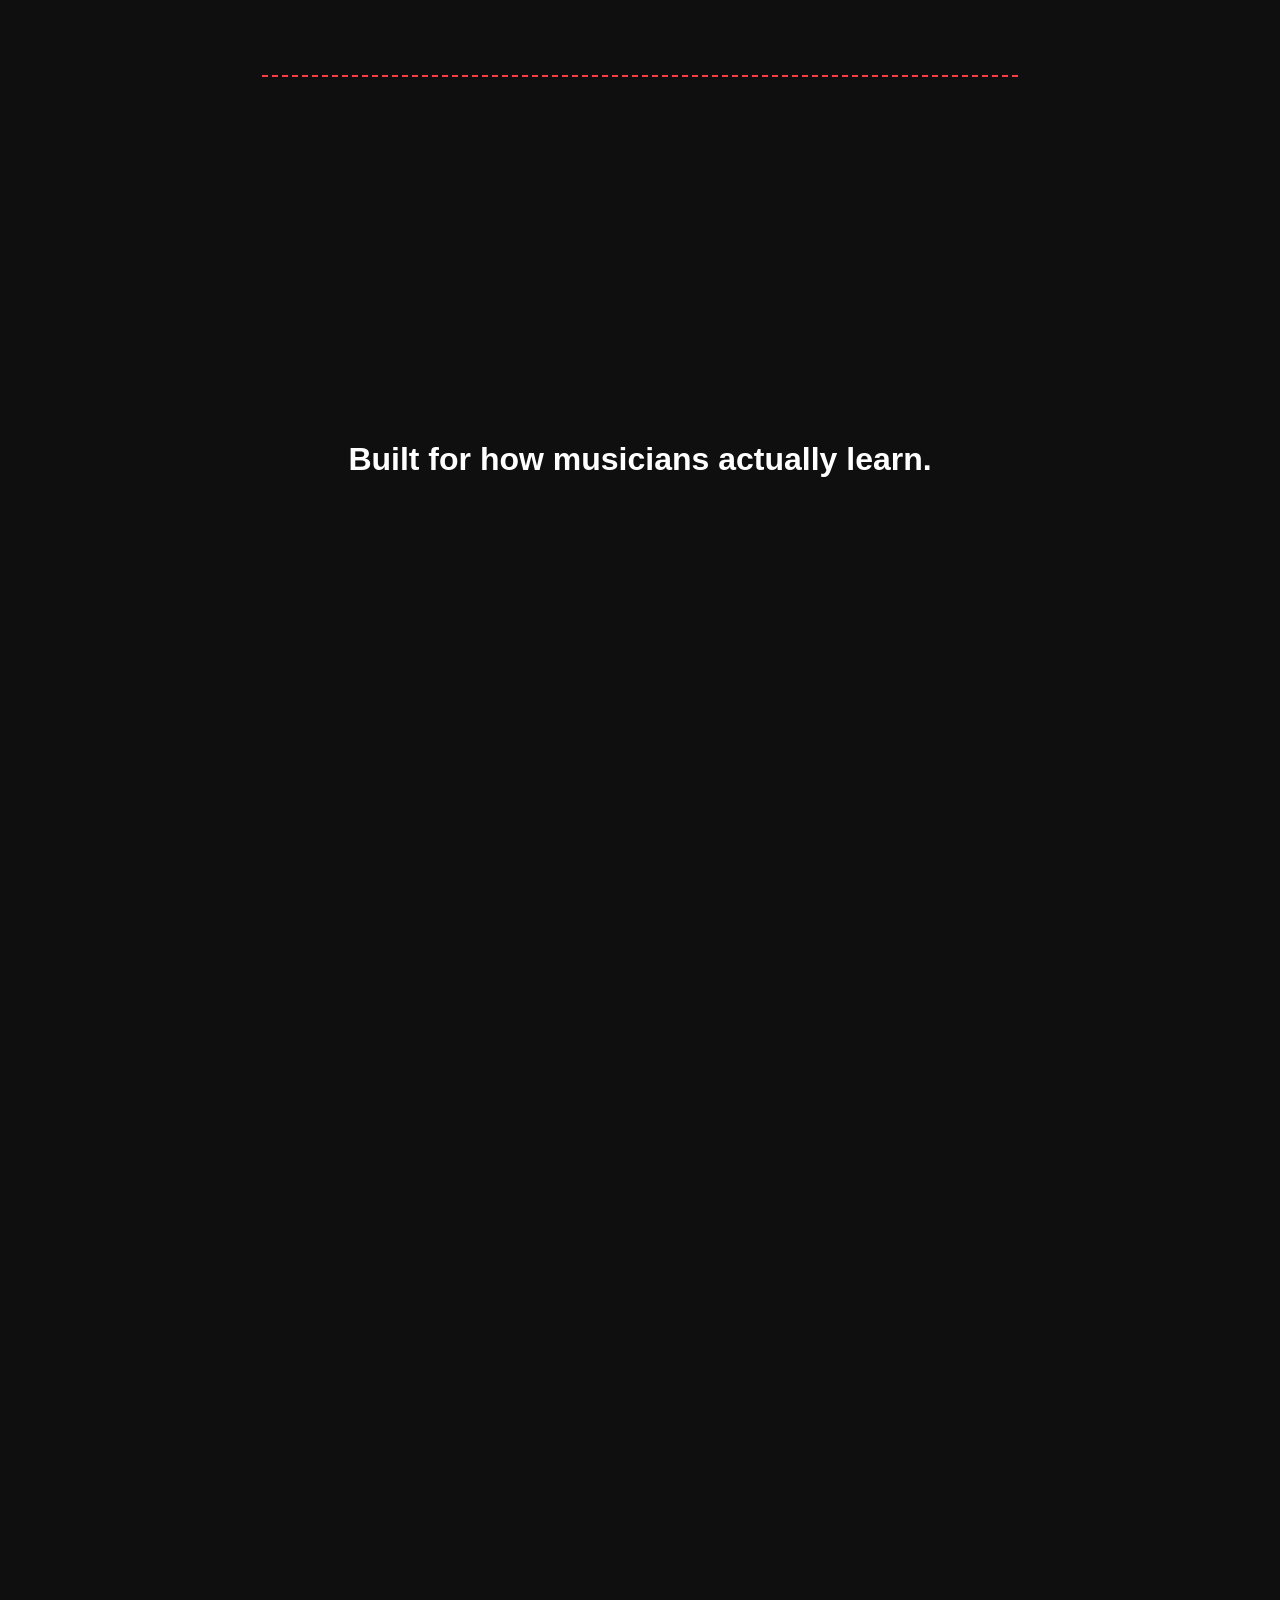
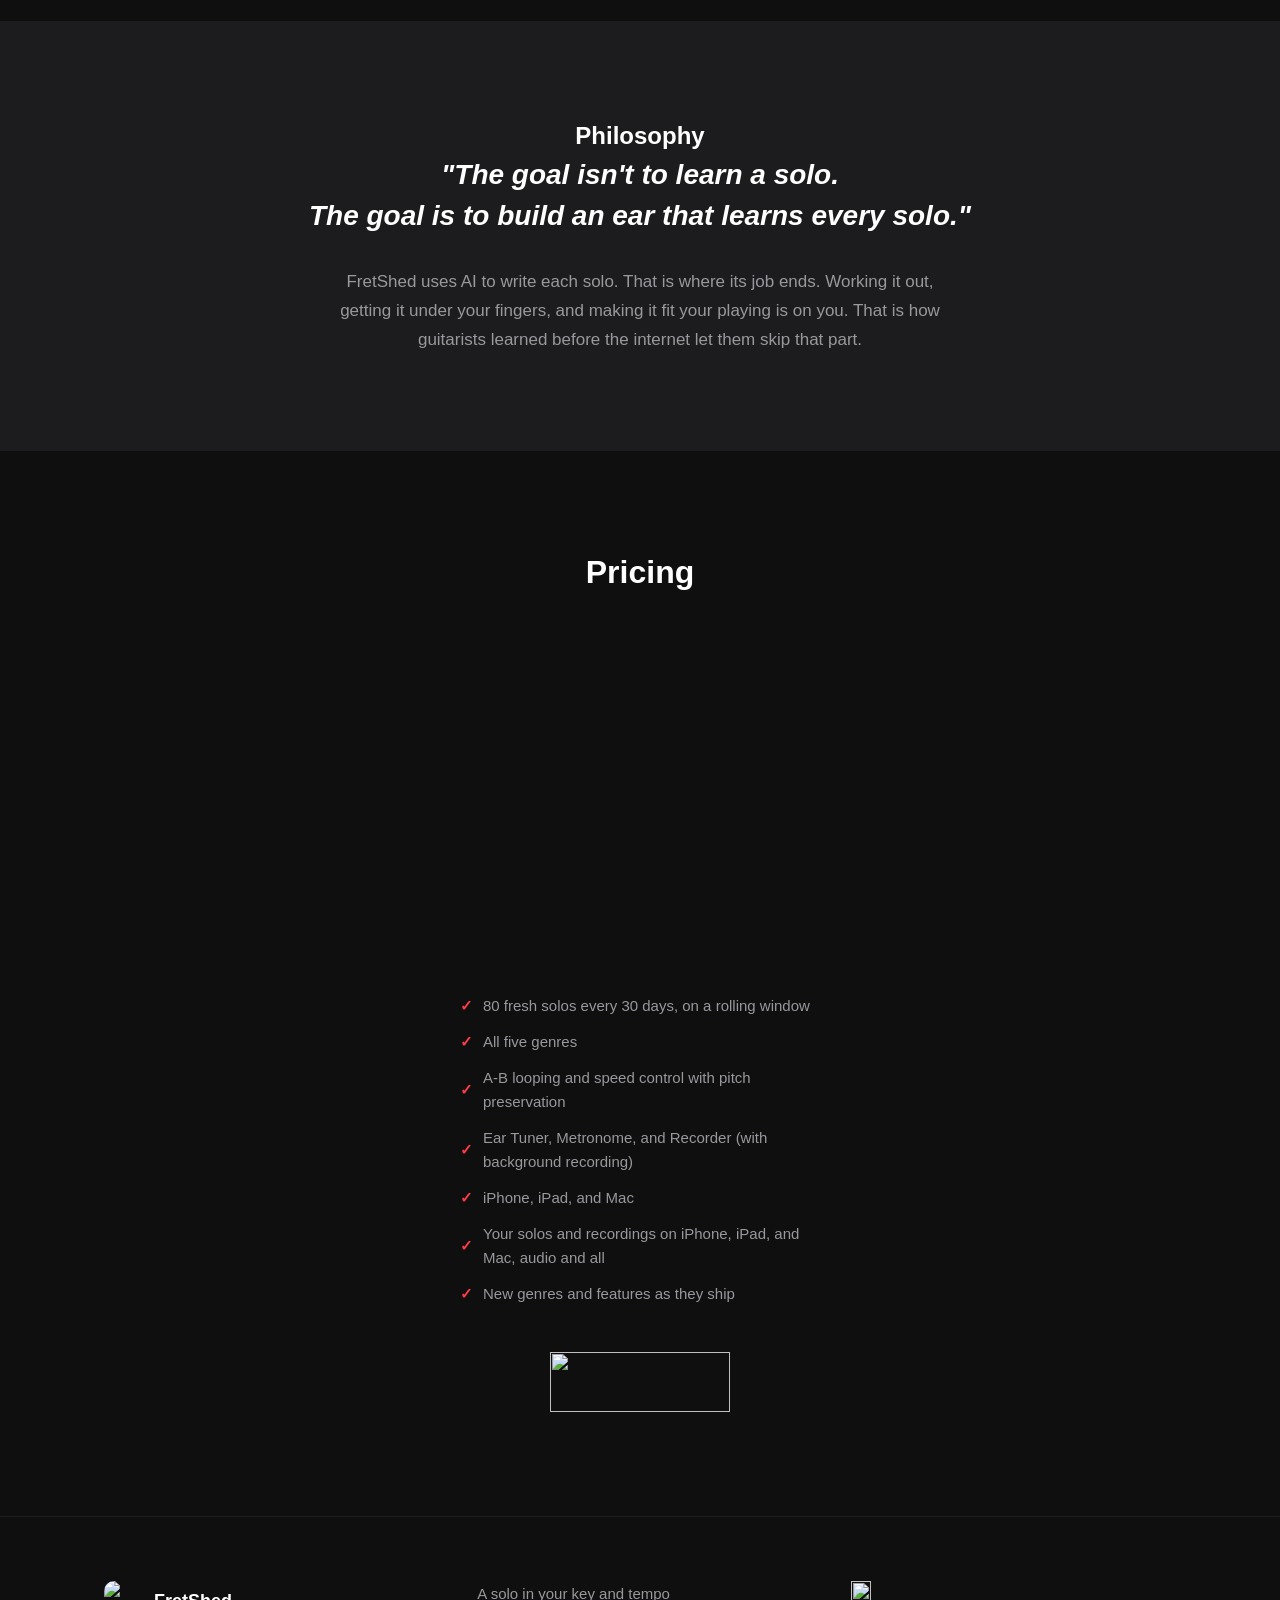
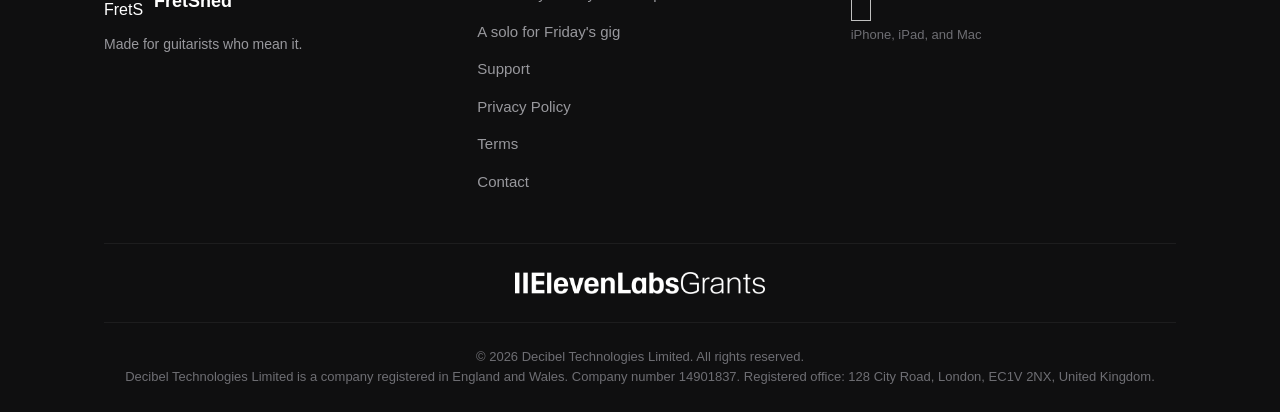
==== commit 2abded6f: "Add a page for guitarists with a gig on Friday and no solo A four-night plan to get one solo ready, " ====
--- a/index.html
+++ b/index.html
@@ -293,6 +293,7 @@
         <div>
           <ul class="footer-links">
             <li><a href="guitar-solo-in-your-key-and-tempo.html">A solo in your key and tempo</a></li>
+            <li><a href="guitar-solo-for-a-gig-on-friday.html">A solo for Friday's gig</a></li>
             <li><a href="support.html">Support</a></li>
             <li><a href="privacy.html">Privacy Policy</a></li>
             <li><a href="terms.html">Terms</a></li>
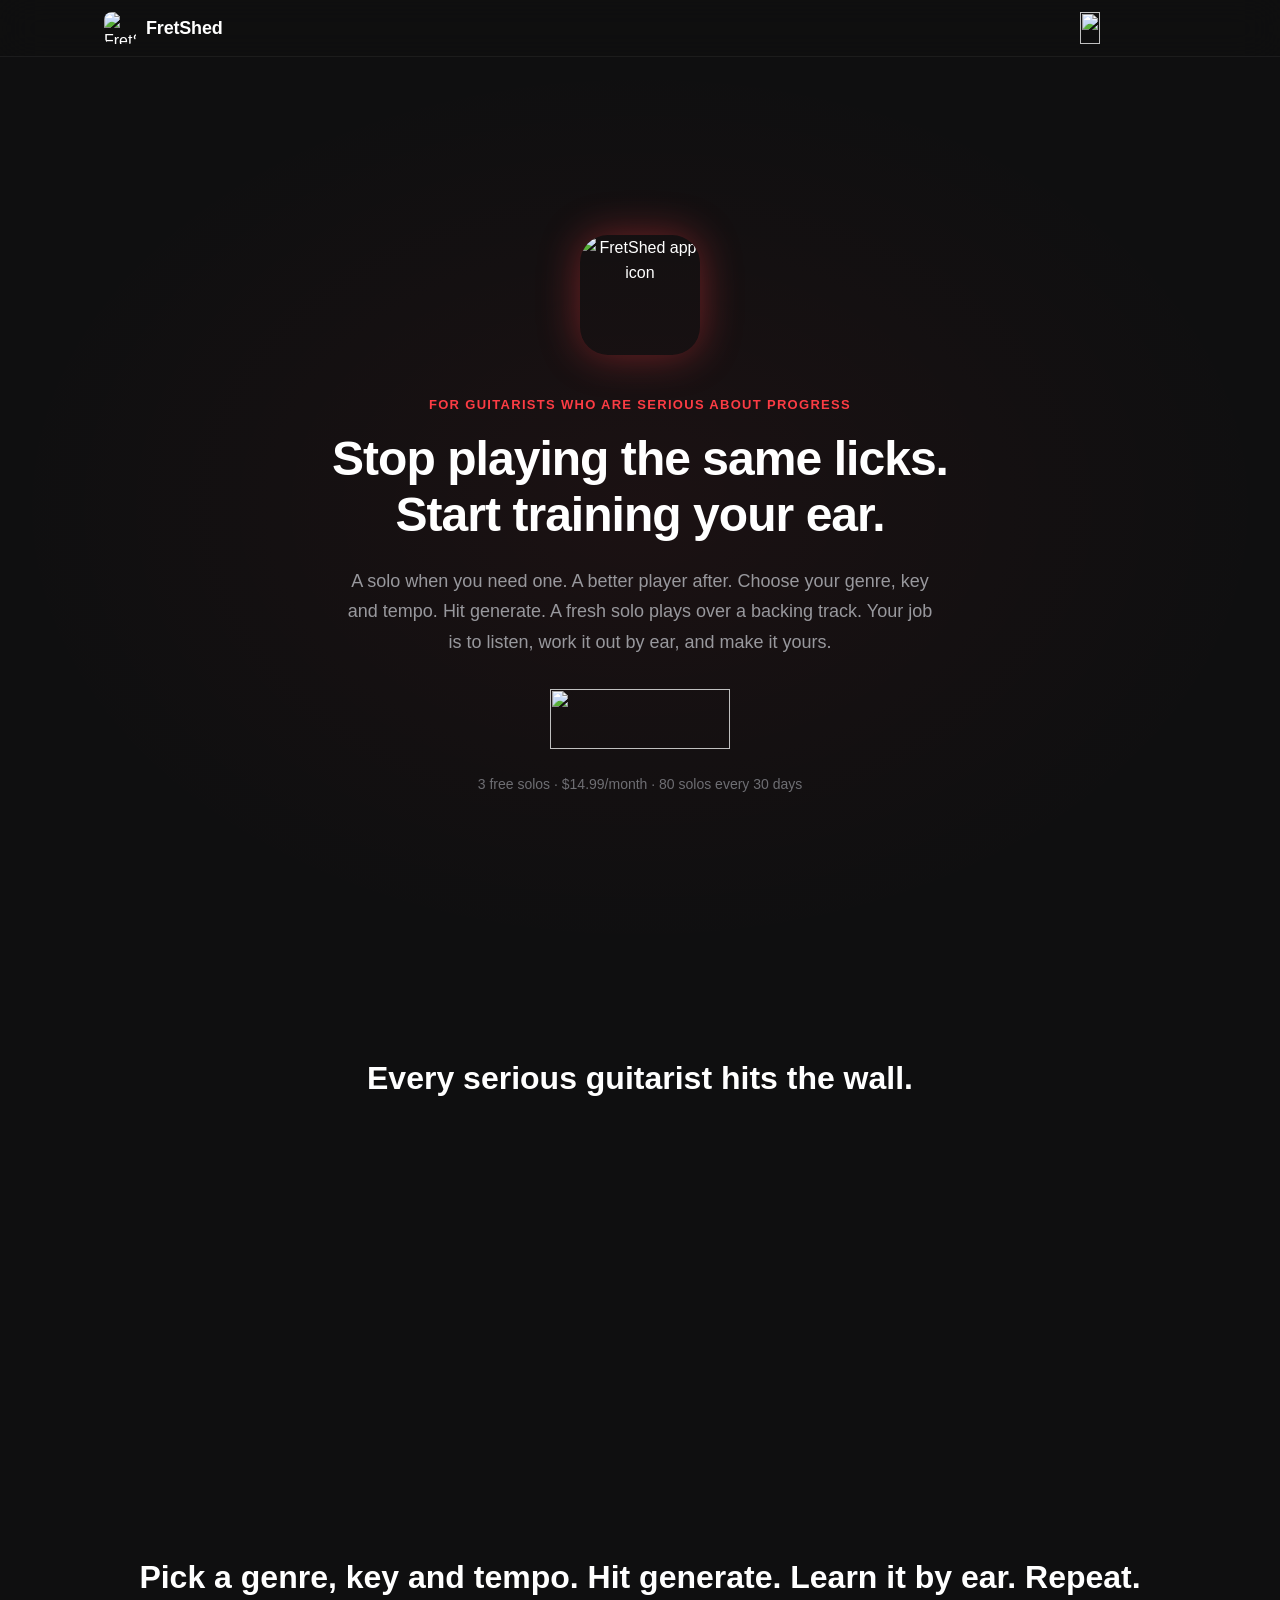
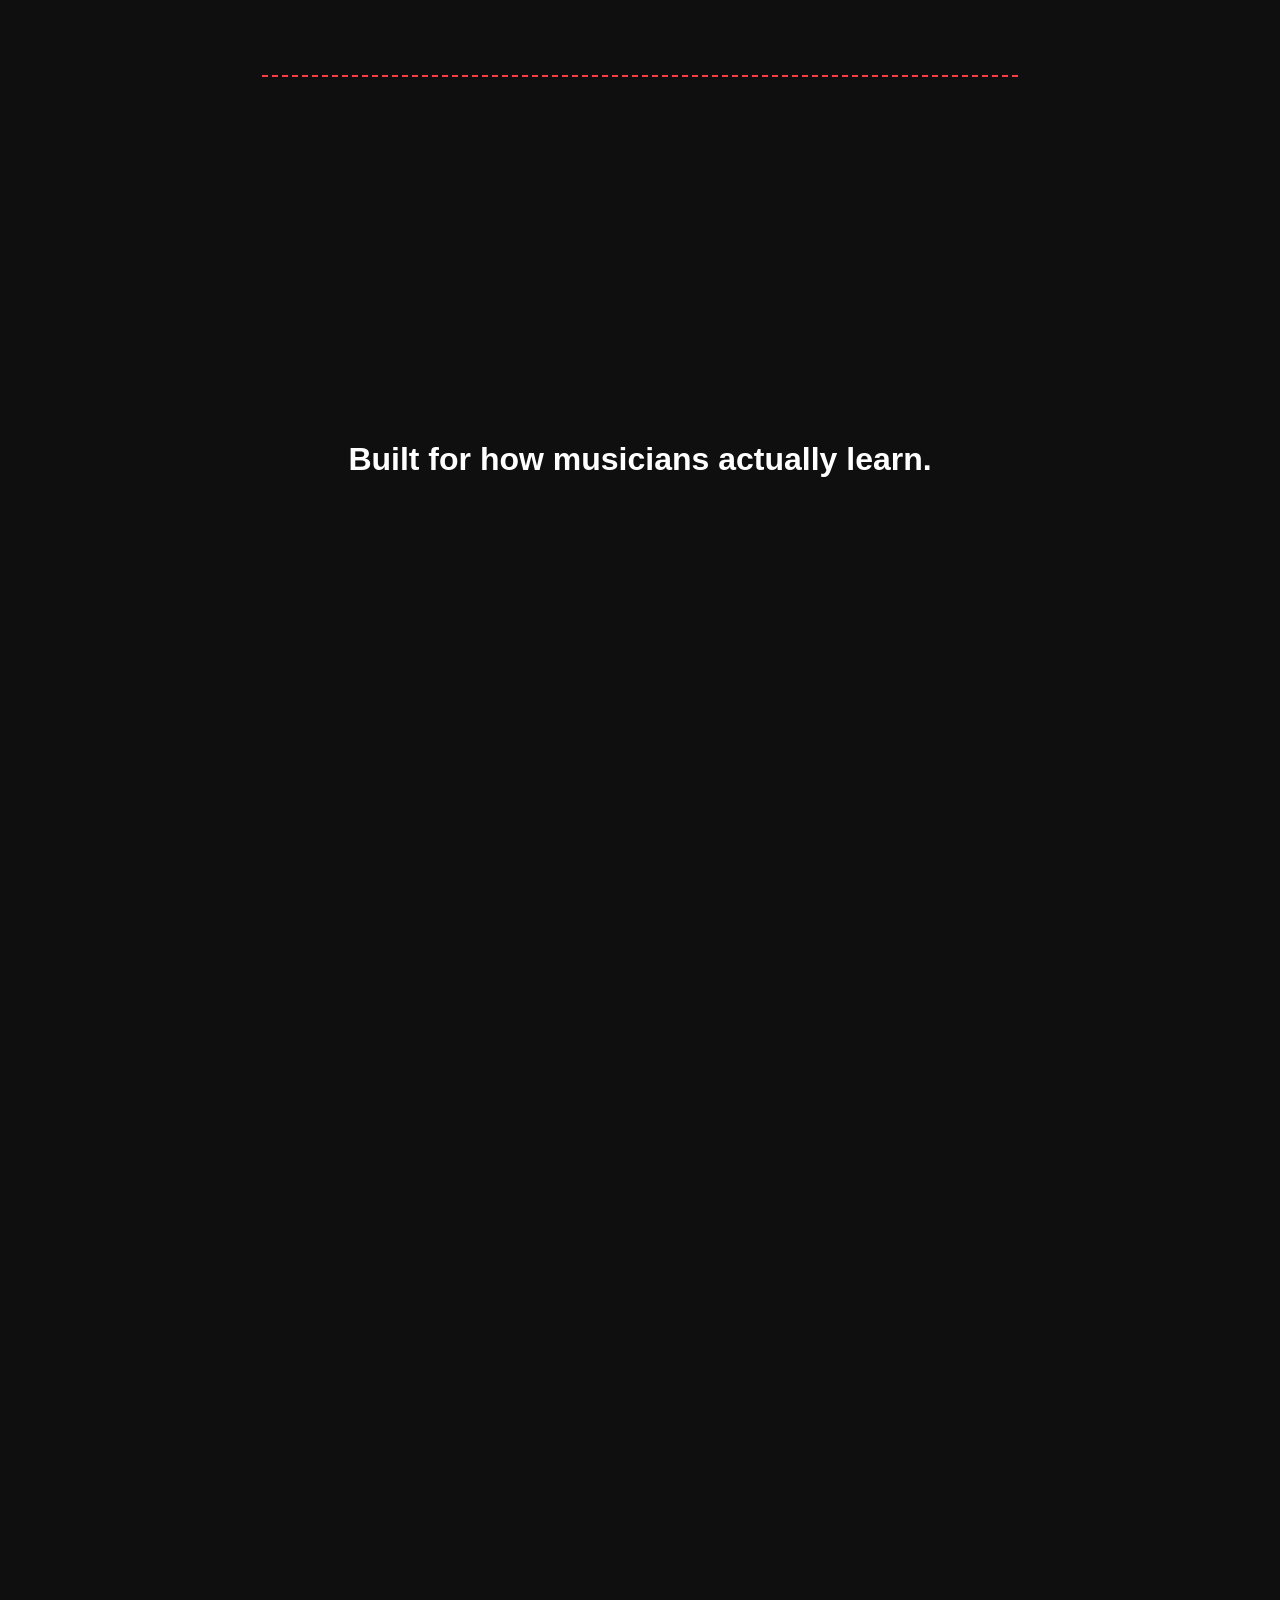
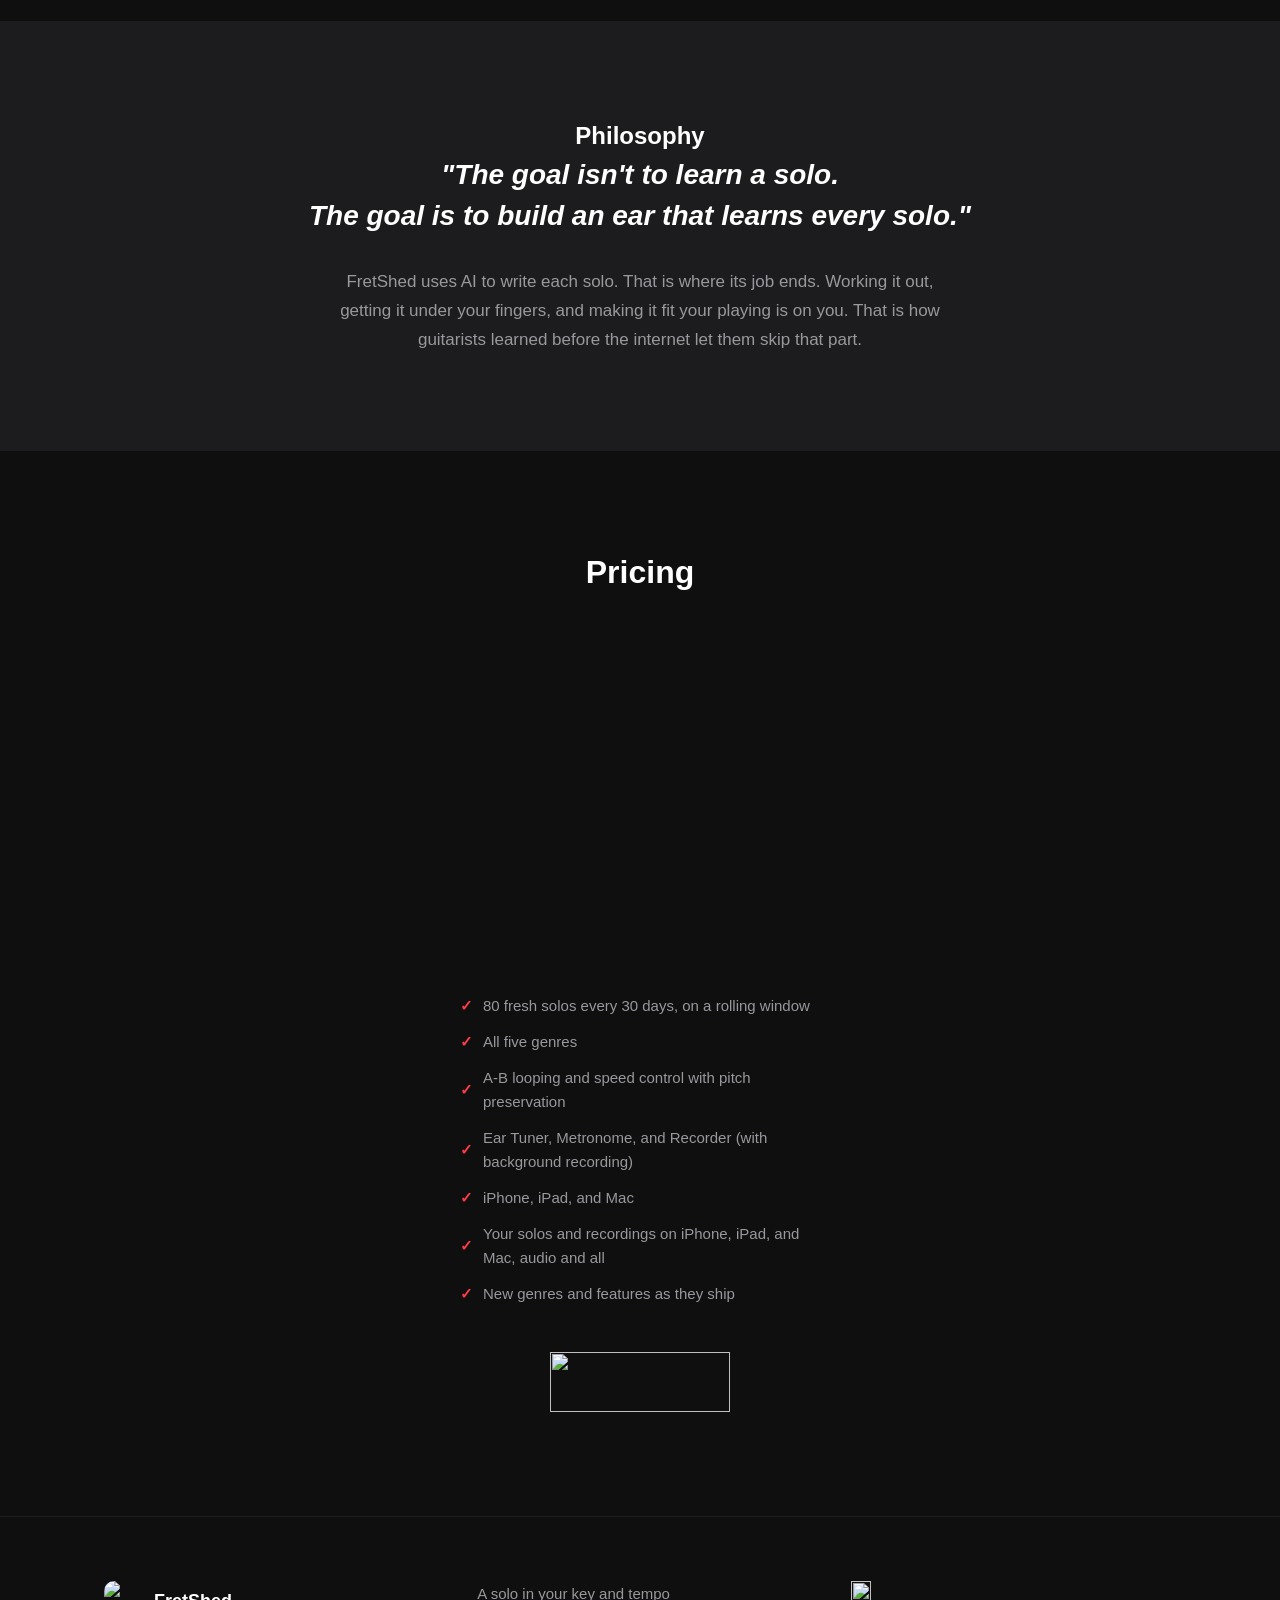
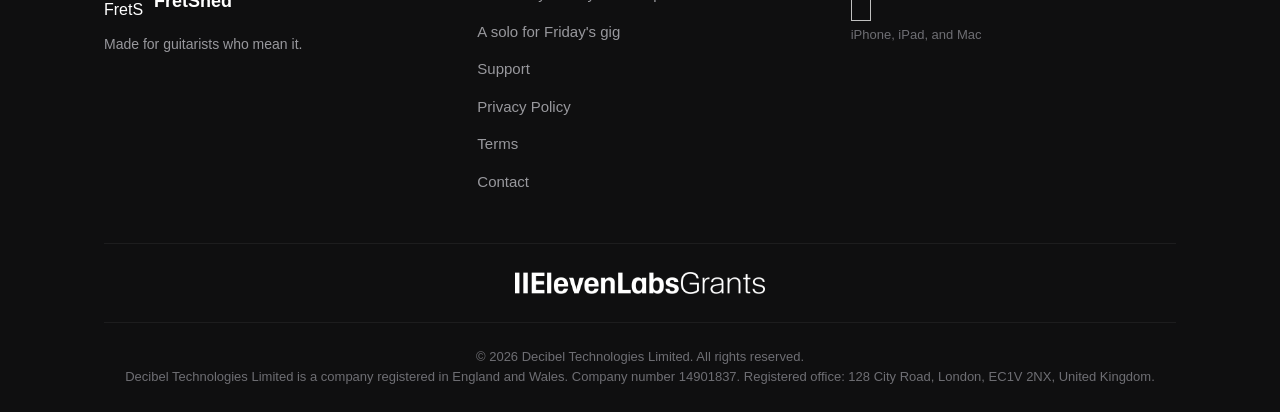
==== commit d6c3ee1b: "Mention 3 free solos ahead of the free-generations release Content pages, homepage pricing note, sup" ====
--- a/index.html
+++ b/index.html
@@ -106,7 +106,7 @@
         <a href="https://apps.apple.com/us/app/fretshed/id6759403787" class="hero-app-store-badge" aria-label="Download FretShed on the App Store" rel="noopener noreferrer" target="_blank">
           <img src="assets/Download_on_App_Store/White_lockup/SVG/Download_on_the_App_Store_Badge_US-UK_RGB_wht_092917.svg" alt="" width="180" height="60">
         </a>
-        <p class="hero-pricing-note">Free to try · $14.99/month · 80 solos every 30 days</p>
+        <p class="hero-pricing-note">3 free solos · $14.99/month · 80 solos every 30 days</p>
       </div>
     </section>
 
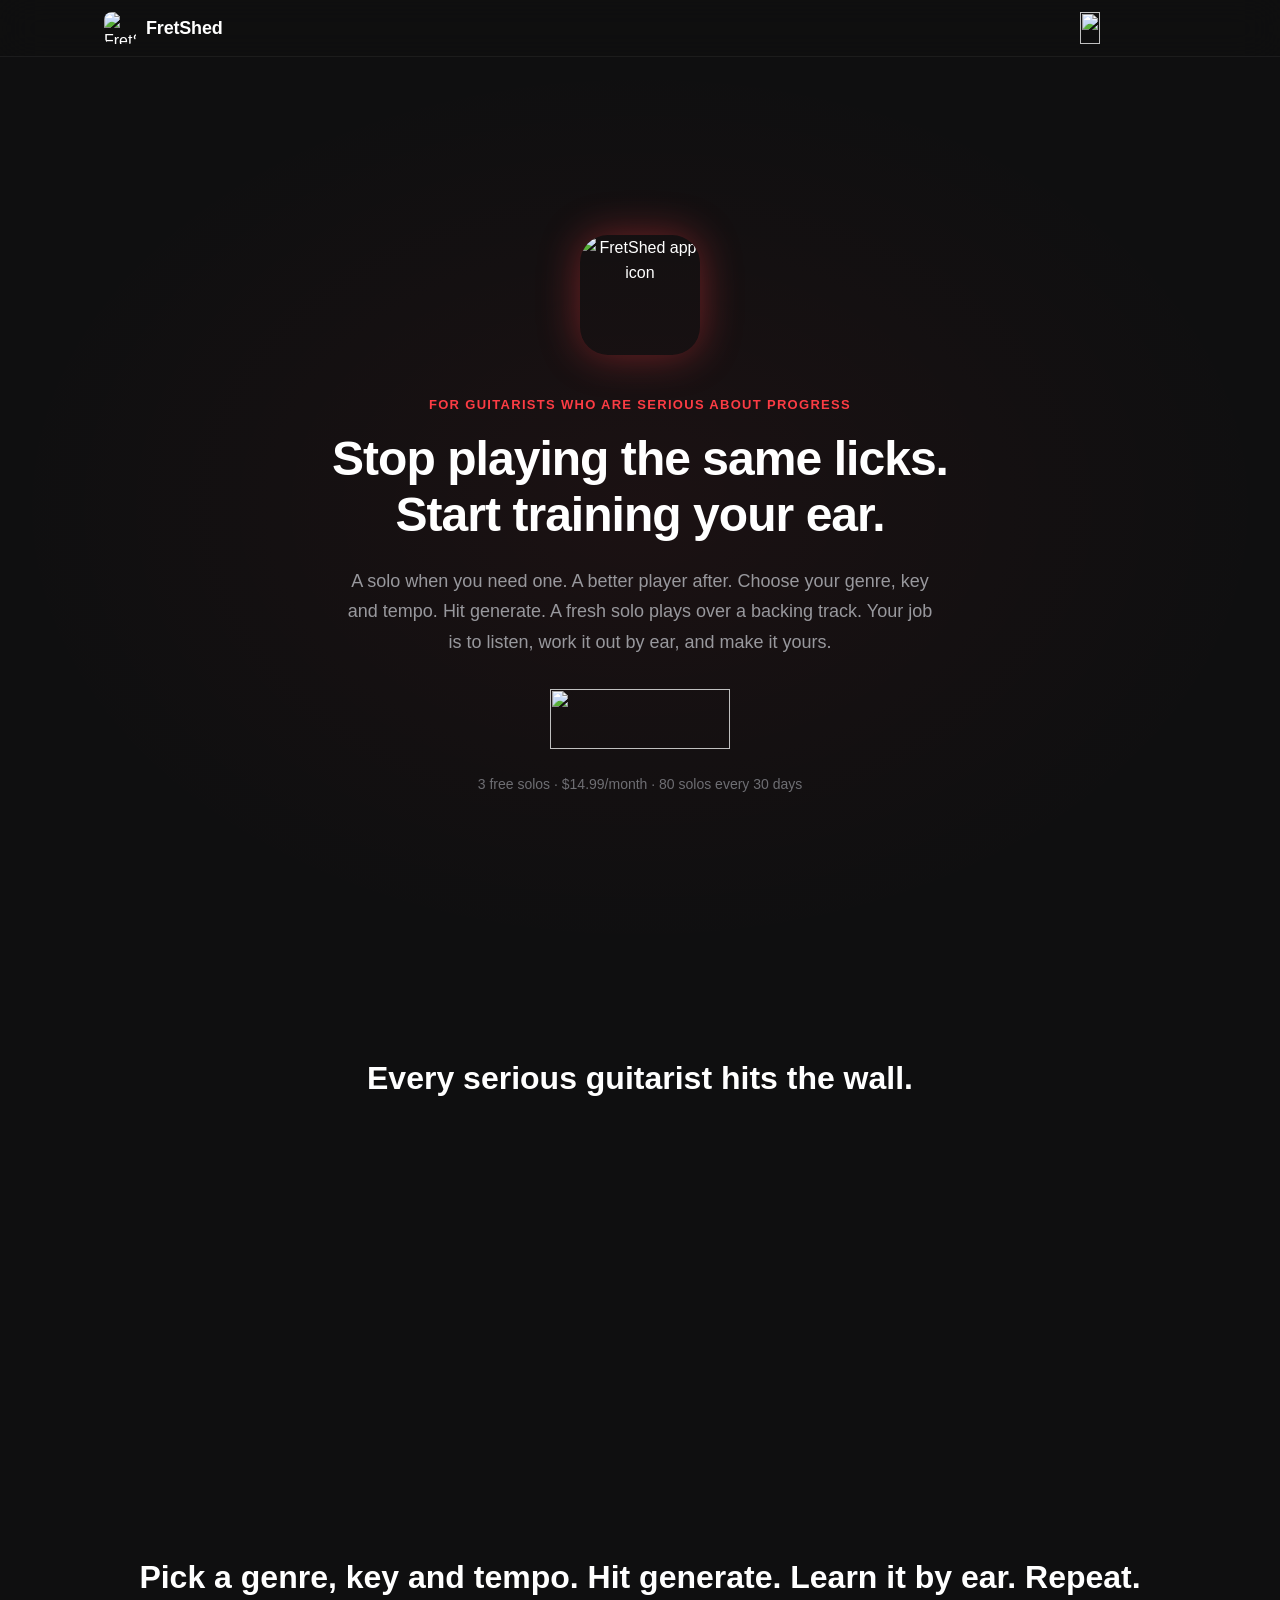
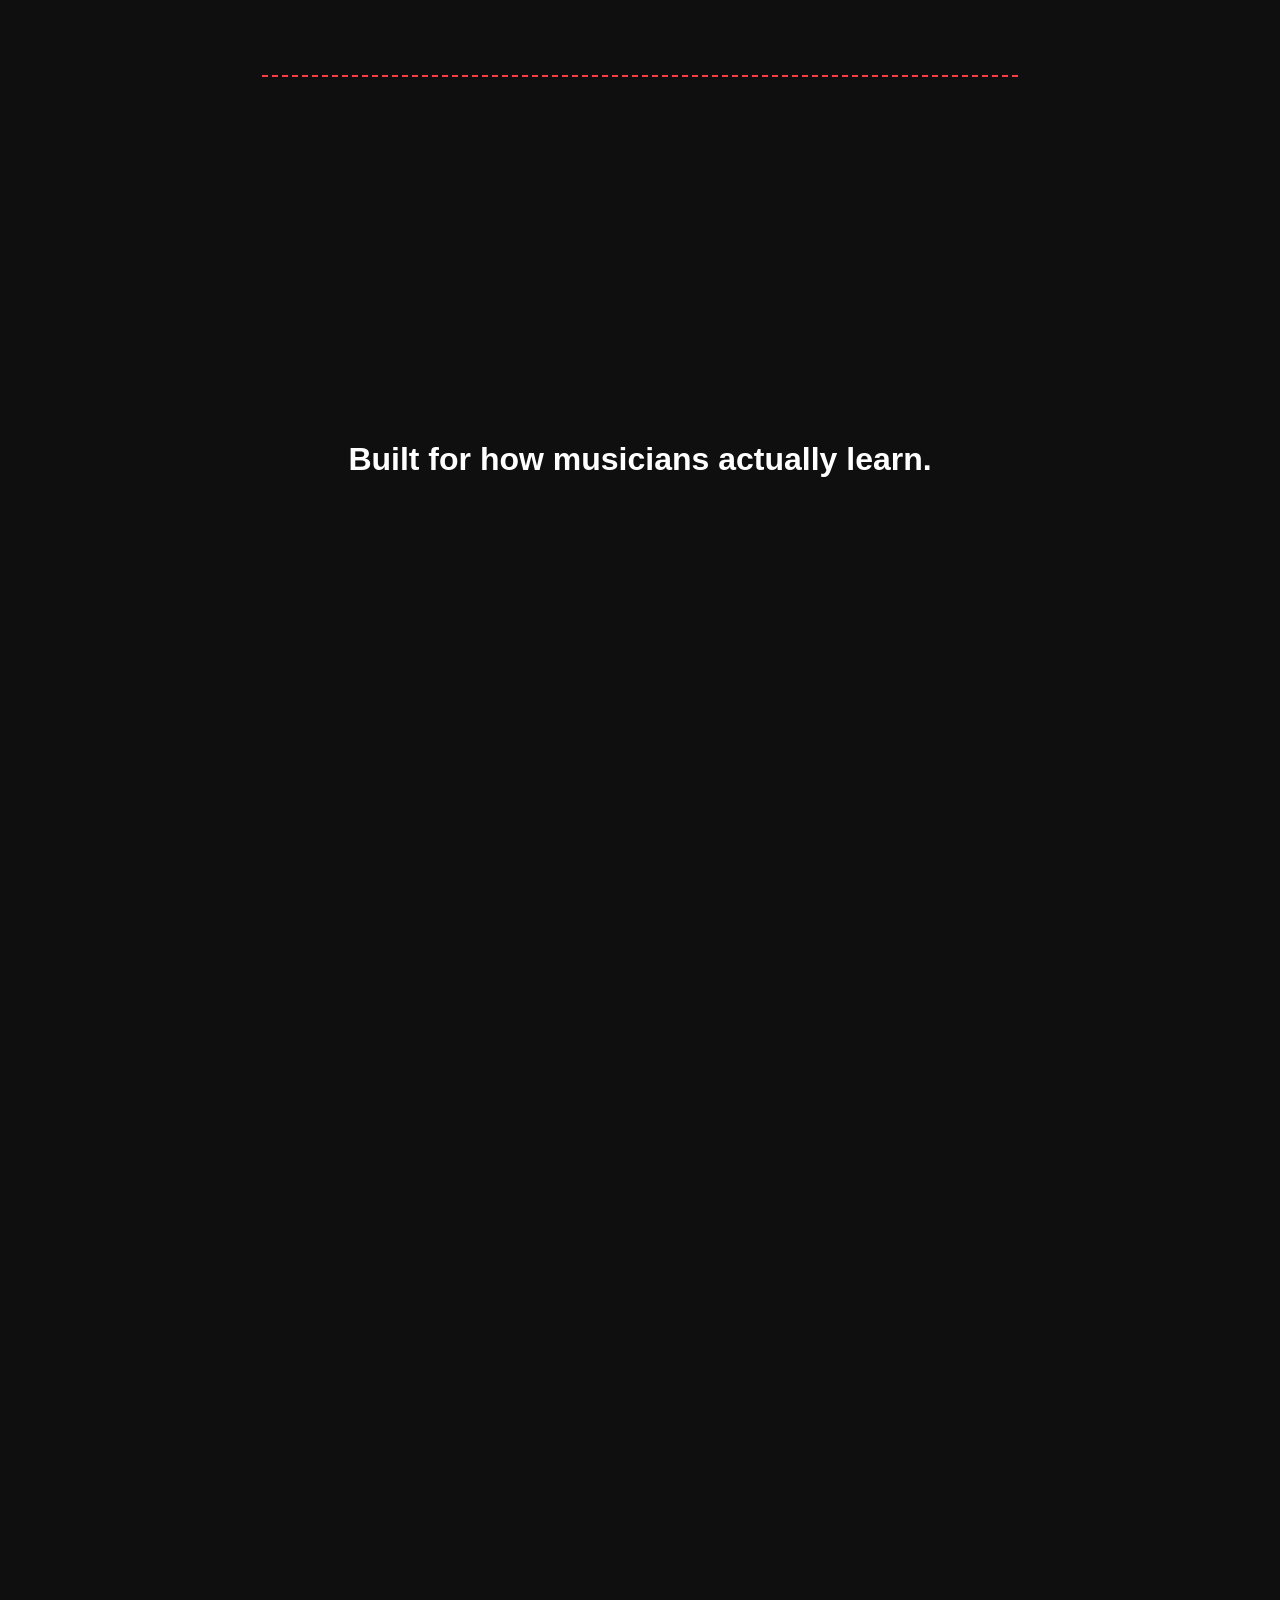
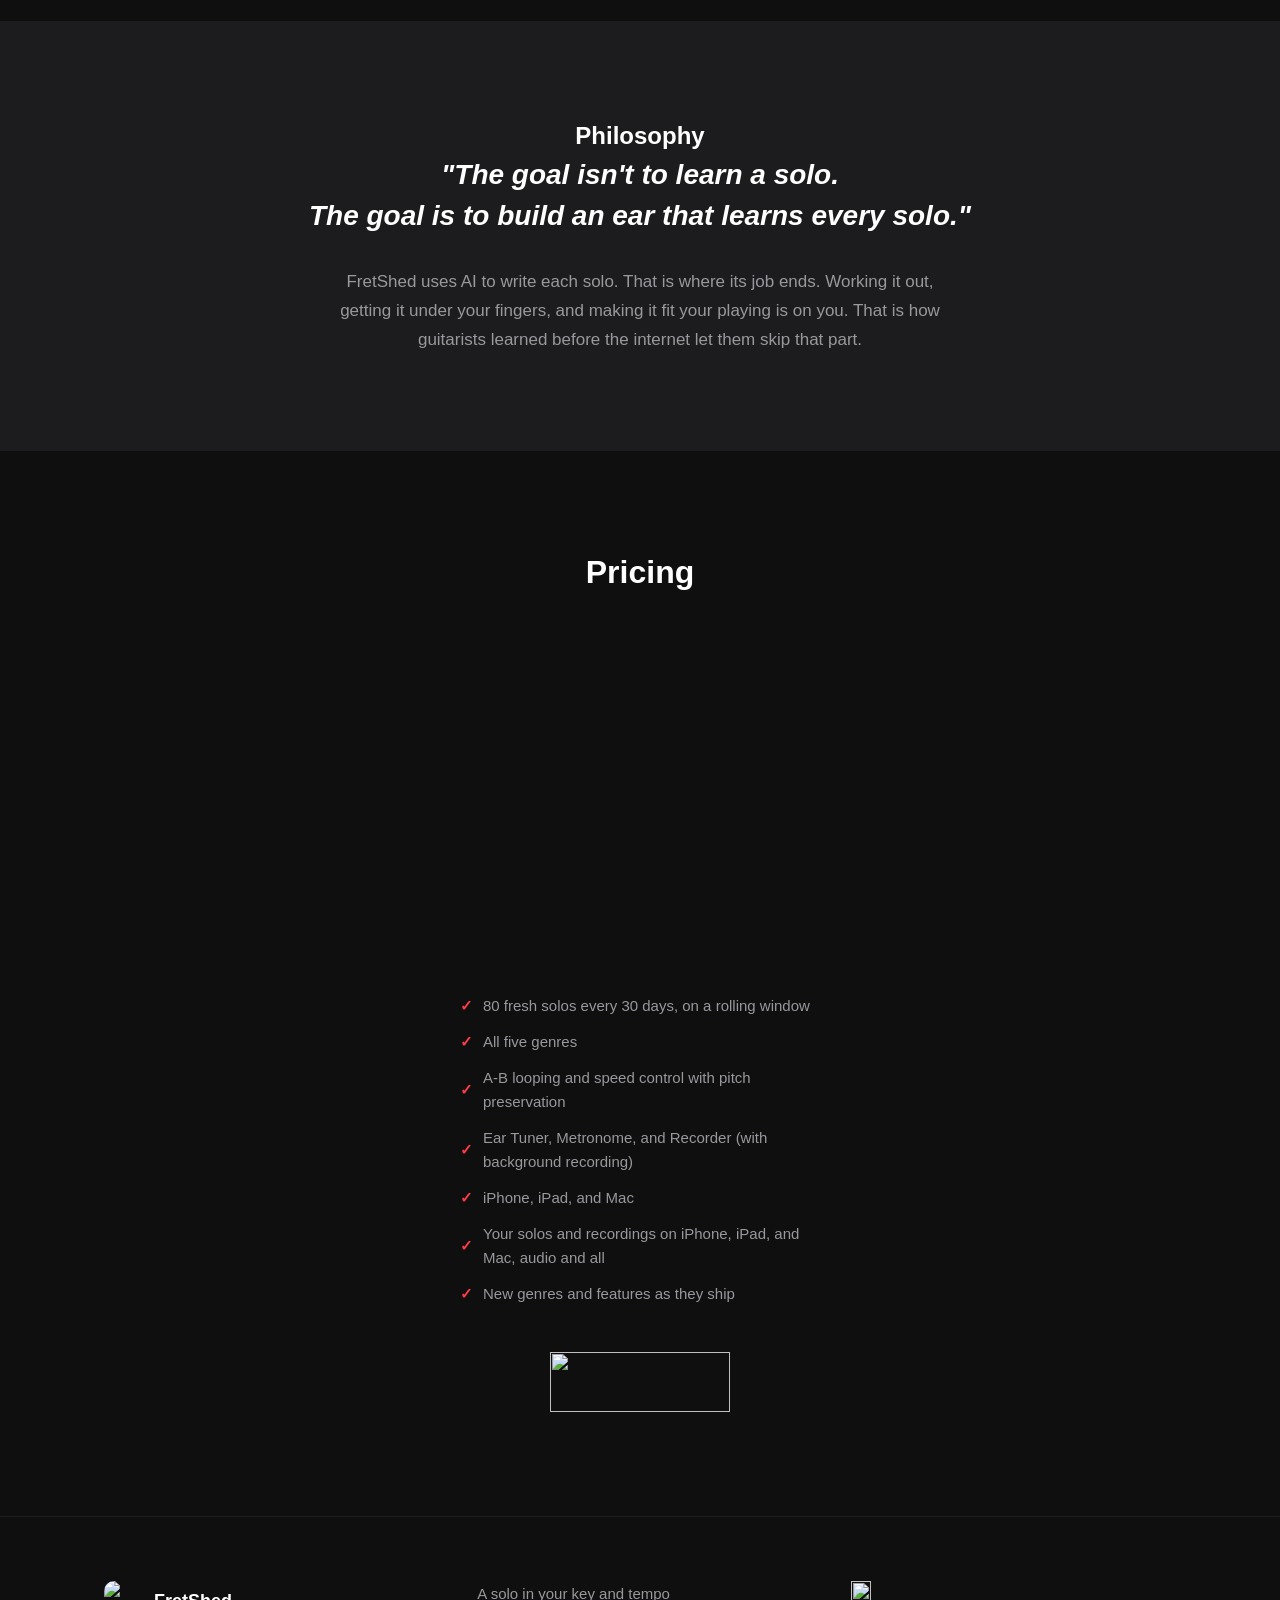
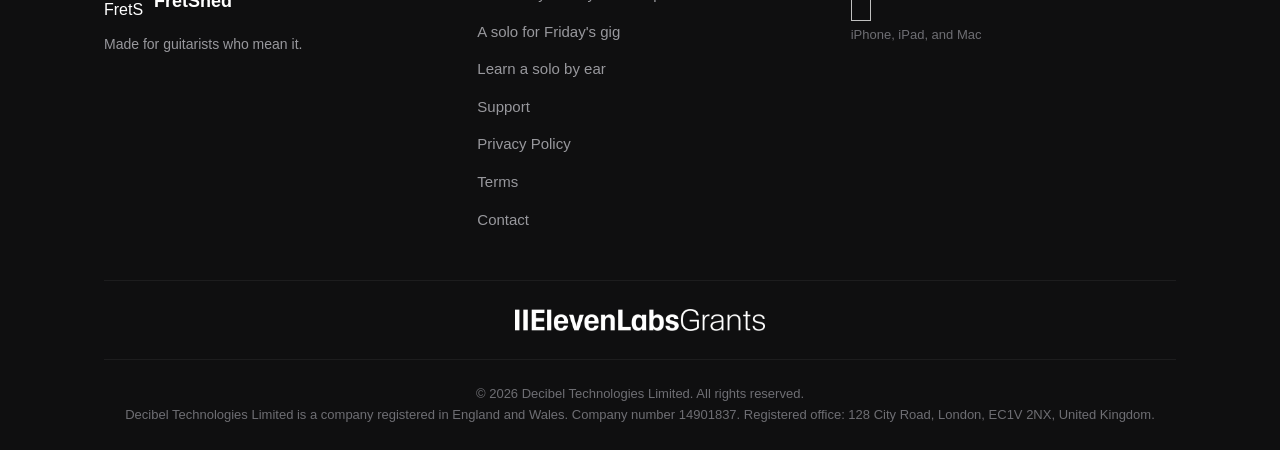
==== commit 8015b161: "Add a page on learning a guitar solo by ear Topic 3 in fretshed-growth topics.md. Adds the page with" ====
--- a/index.html
+++ b/index.html
@@ -294,6 +294,7 @@
           <ul class="footer-links">
             <li><a href="guitar-solo-in-your-key-and-tempo.html">A solo in your key and tempo</a></li>
             <li><a href="guitar-solo-for-a-gig-on-friday.html">A solo for Friday's gig</a></li>
+            <li><a href="learn-a-guitar-solo-by-ear.html">Learn a solo by ear</a></li>
             <li><a href="support.html">Support</a></li>
             <li><a href="privacy.html">Privacy Policy</a></li>
             <li><a href="terms.html">Terms</a></li>
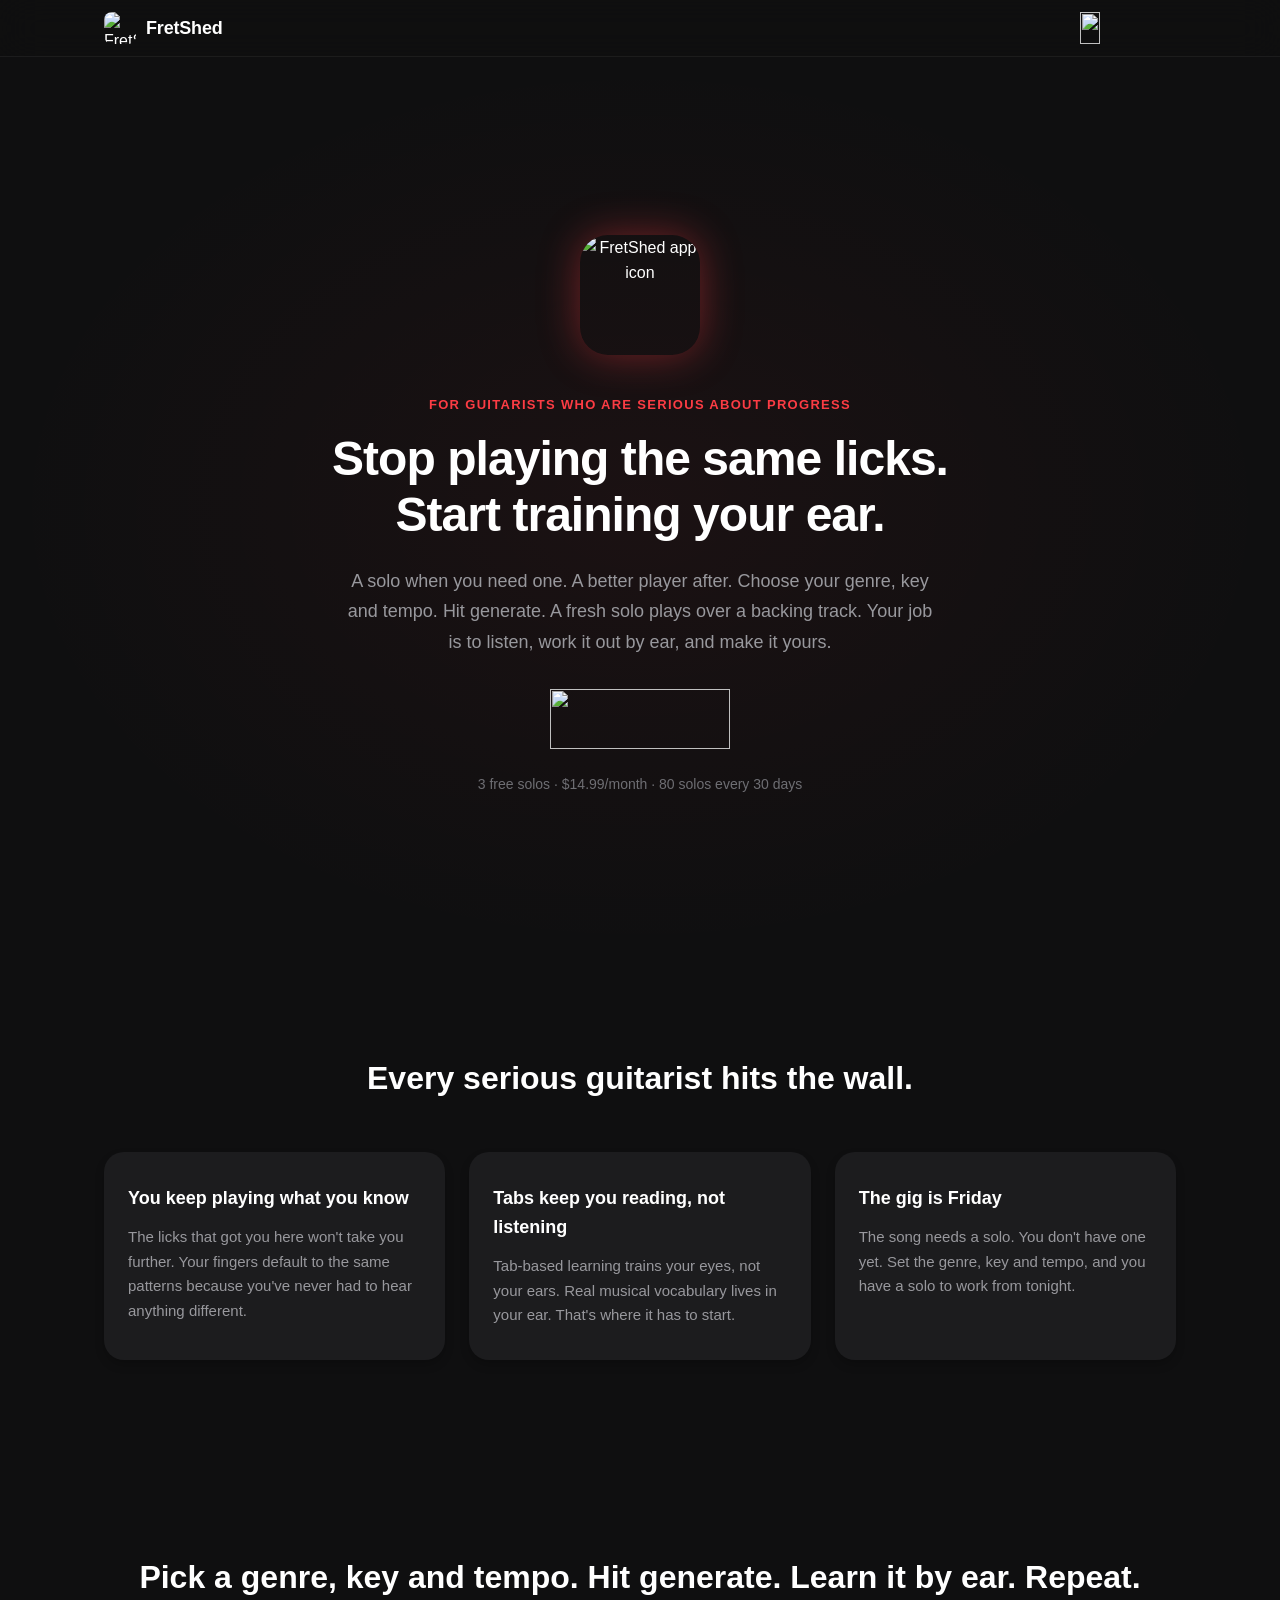
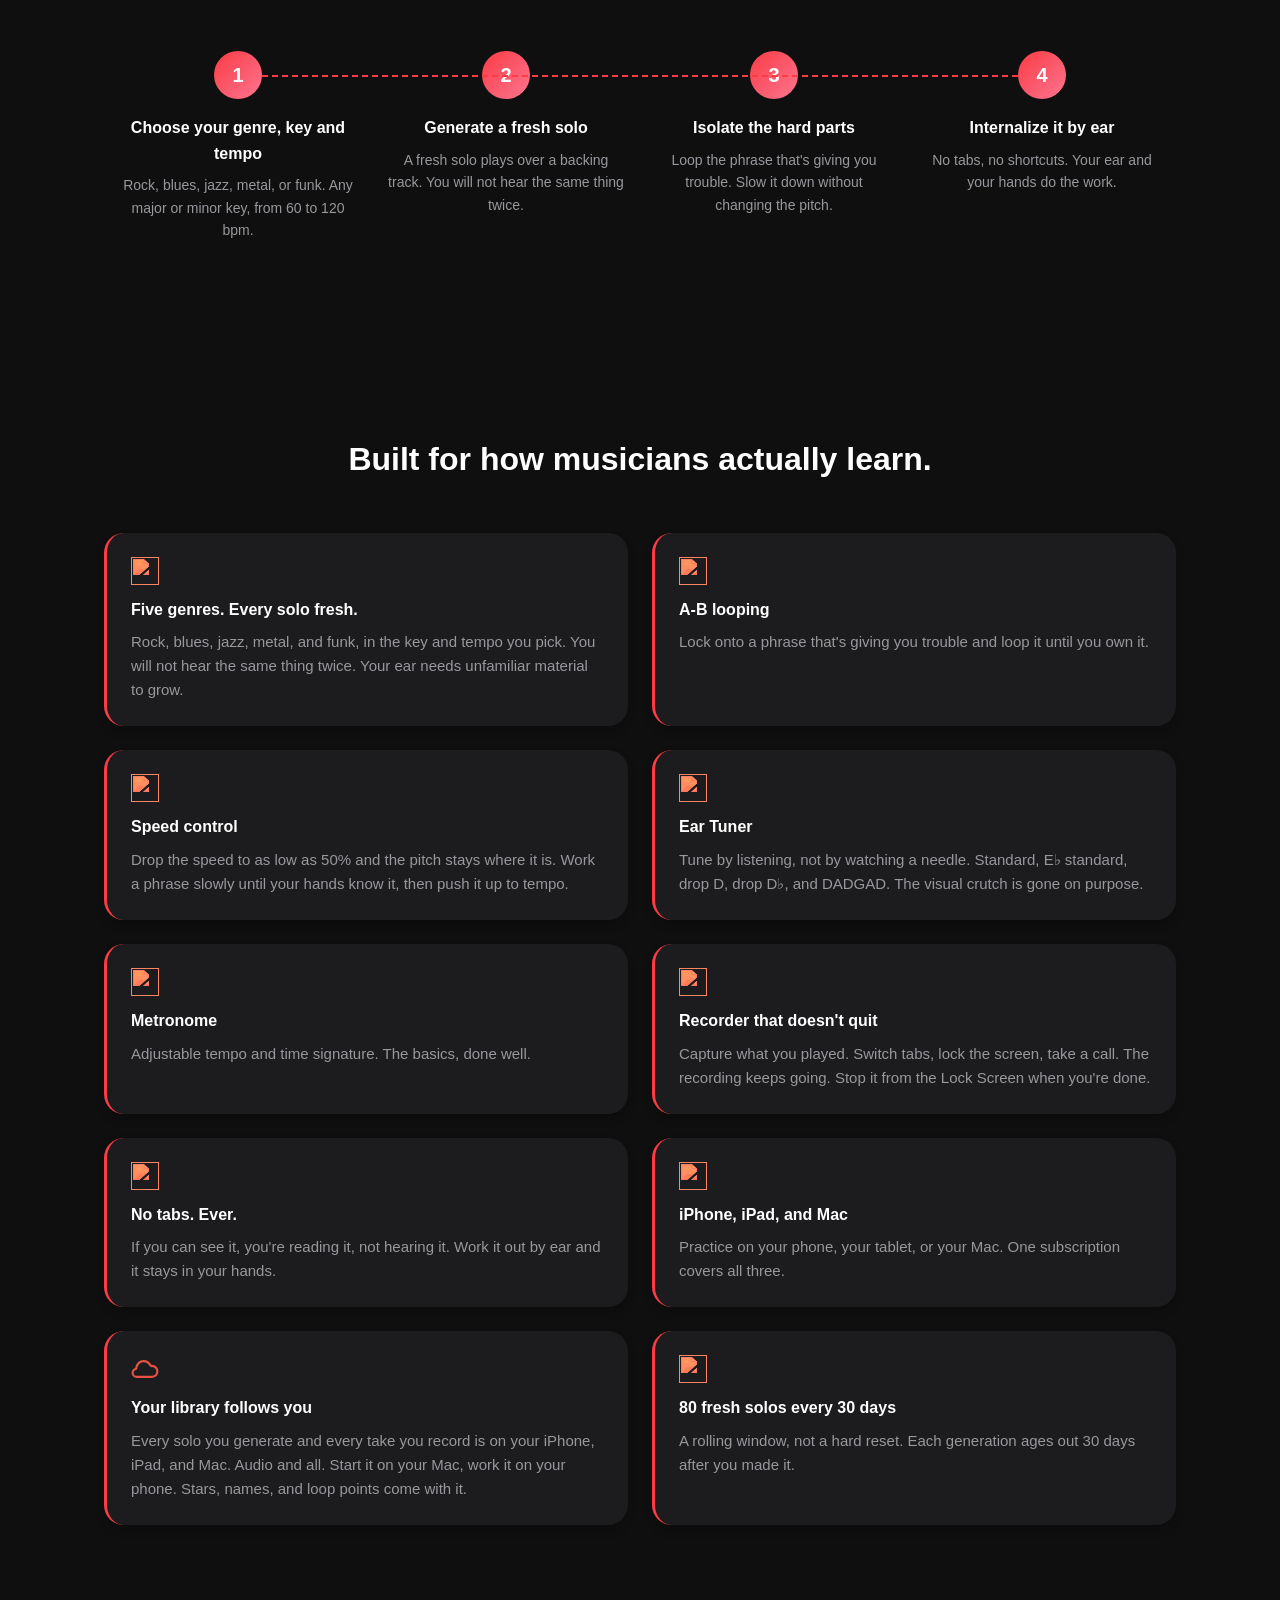
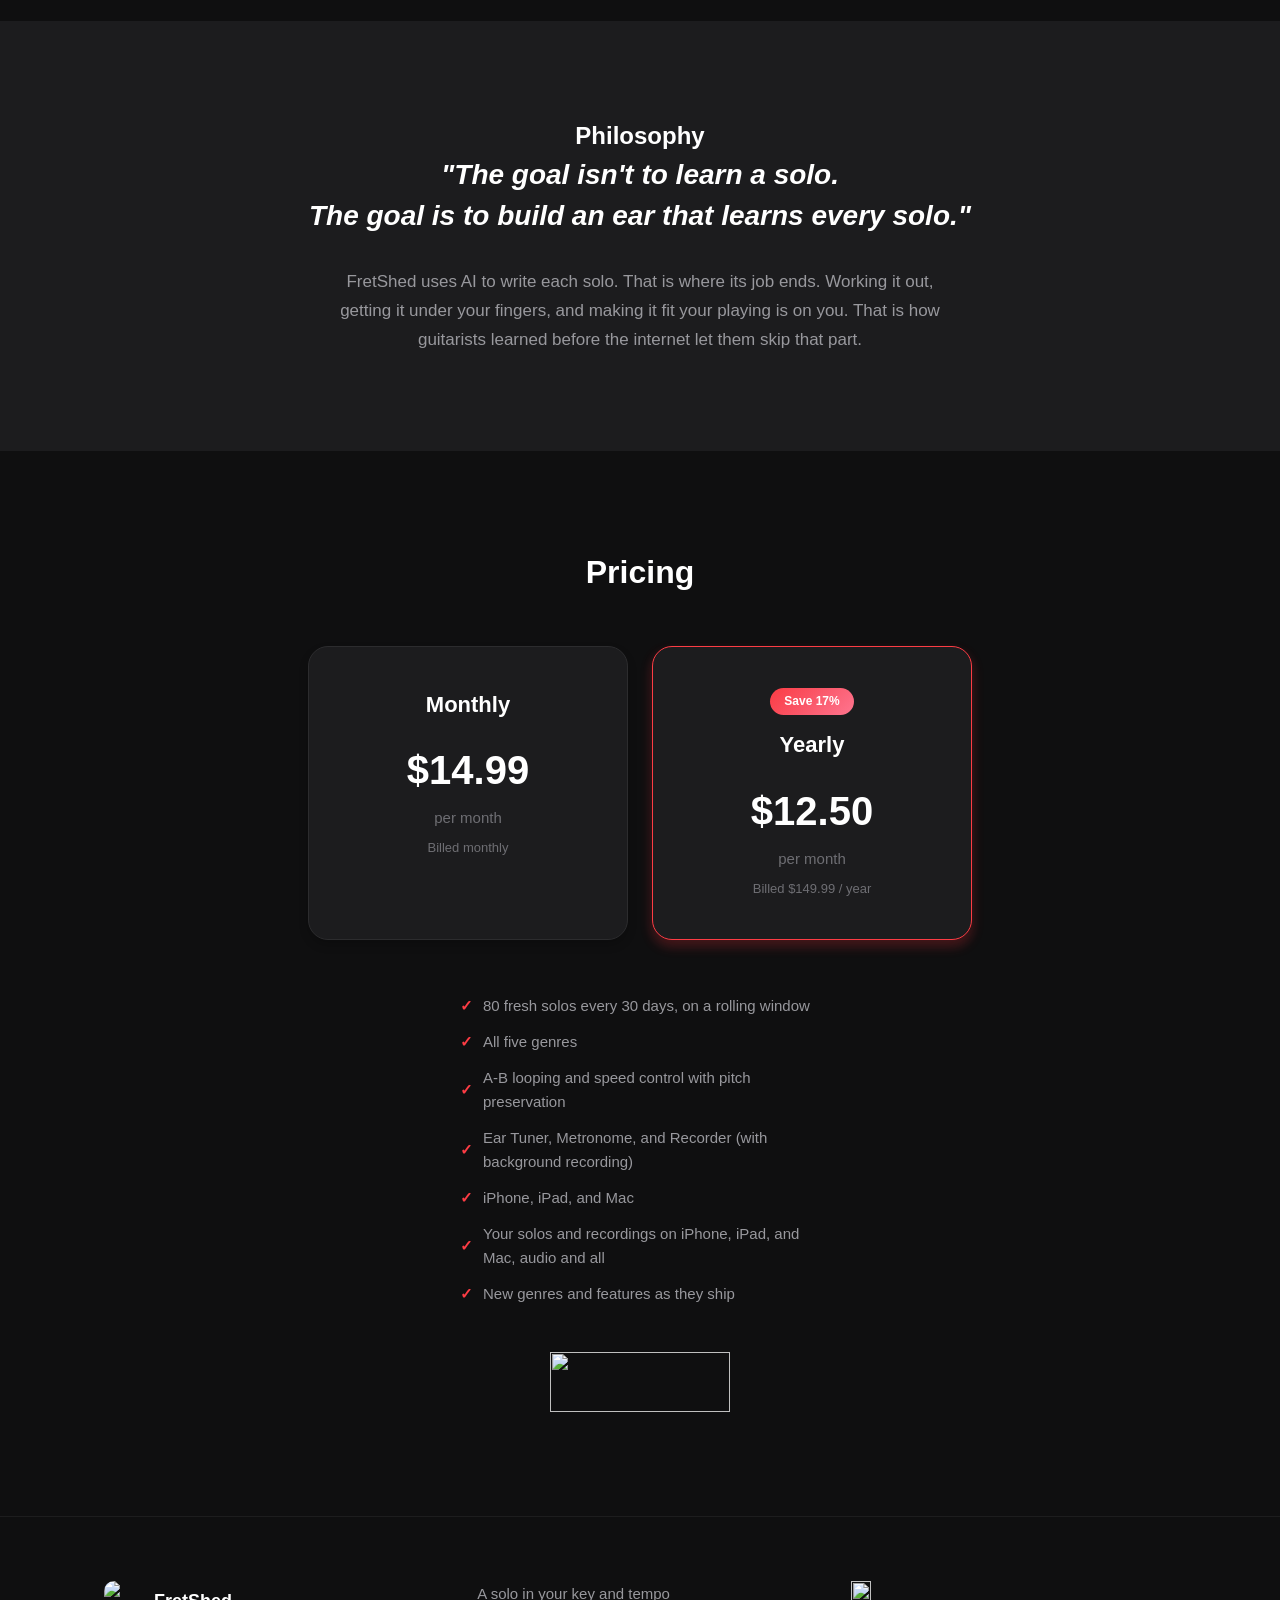
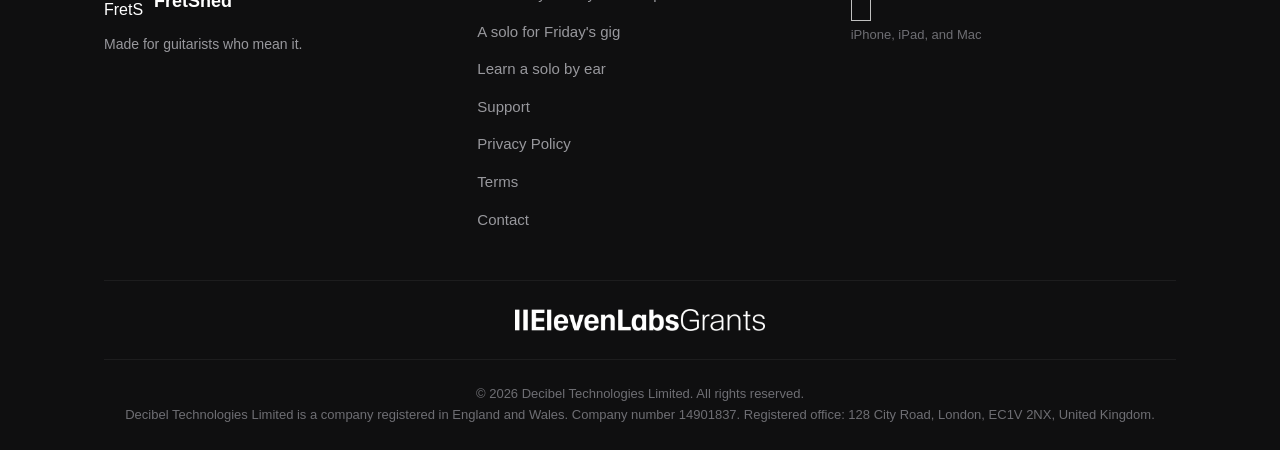
==== commit cb36bd63: "Black Friday 2026: offer page and date-gated homepage banner Co-Authored-By: Claude Opus 5.5 <norepl" ====
--- a/index.html
+++ b/index.html
@@ -94,6 +94,13 @@
     </div>
   </nav>
 
+  <!-- Black Friday banner: app.js shows it only between data-start and data-end -->
+  <aside class="bf-banner" data-start="2026-11-26T22:00:00Z" data-end="2026-12-02T10:00:00Z" hidden>
+    <div class="container">
+      <a href="black-friday.html">Black Friday: your first year of FretShed for $29.99. First 40 guitarists. <span class="bf-banner-cta">Get the code</span></a>
+    </div>
+  </aside>
+
   <main>
 
     <!-- Hero -->
--- a/assets/styles.css
+++ b/assets/styles.css
@@ -805,3 +805,40 @@
     gap: 32px;
   }
 }
+
+/* --- Black Friday 2026 (remove after 2 Dec 2026) --- */
+.bf-banner {
+  background: var(--gradient-primary);
+  text-align: center;
+  font-size: 0.9375rem;
+  font-weight: 600;
+  padding: 10px 0;
+}
+
+.bf-banner[hidden] {
+  display: none;
+}
+
+.bf-banner a {
+  color: var(--color-text-primary);
+}
+
+.bf-banner-cta {
+  text-decoration: underline;
+  white-space: nowrap;
+}
+
+.legal-content .bf-code {
+  font-size: 1.25rem;
+  letter-spacing: 0.04em;
+}
+
+.legal-content .bf-redeem {
+  display: inline-block;
+  background: var(--gradient-primary);
+  color: var(--color-text-primary);
+  font-weight: 600;
+  padding: 12px 24px;
+  border-radius: var(--radius-pill);
+  box-shadow: var(--shadow-accent);
+}
